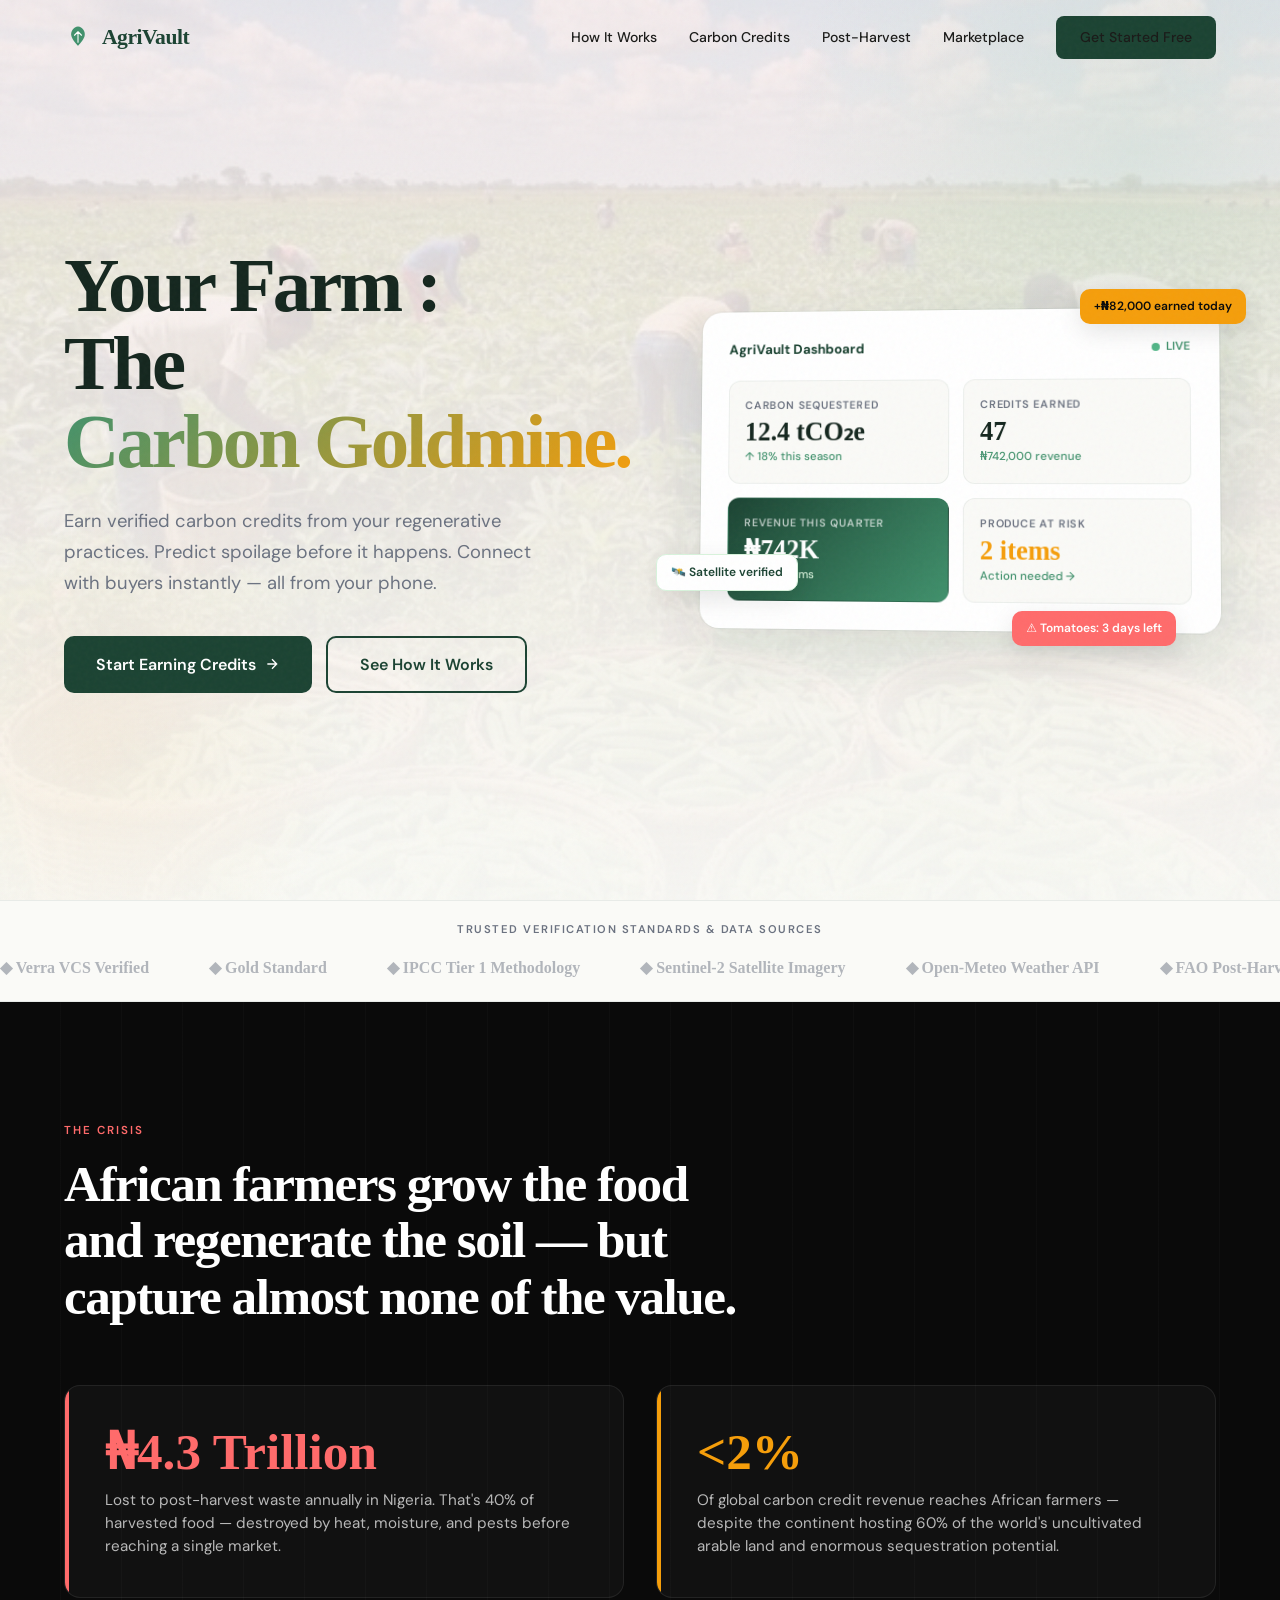
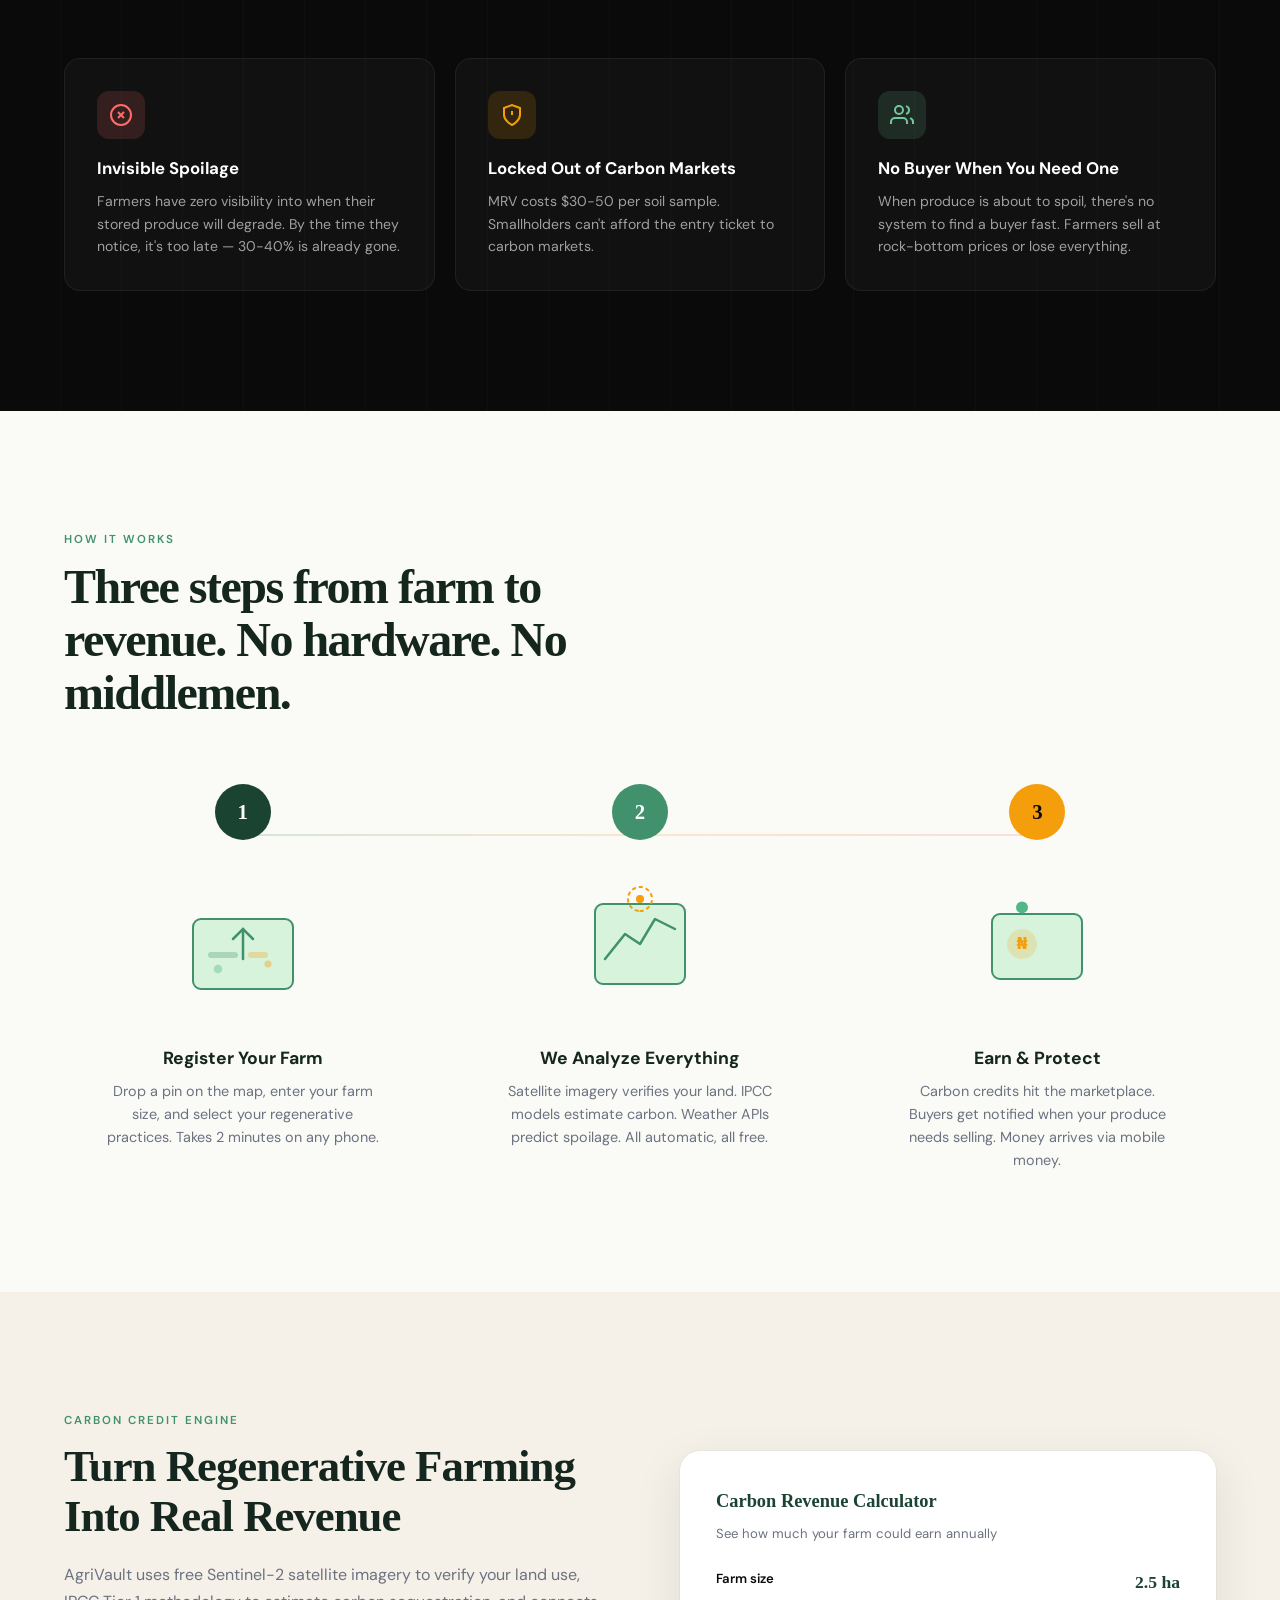
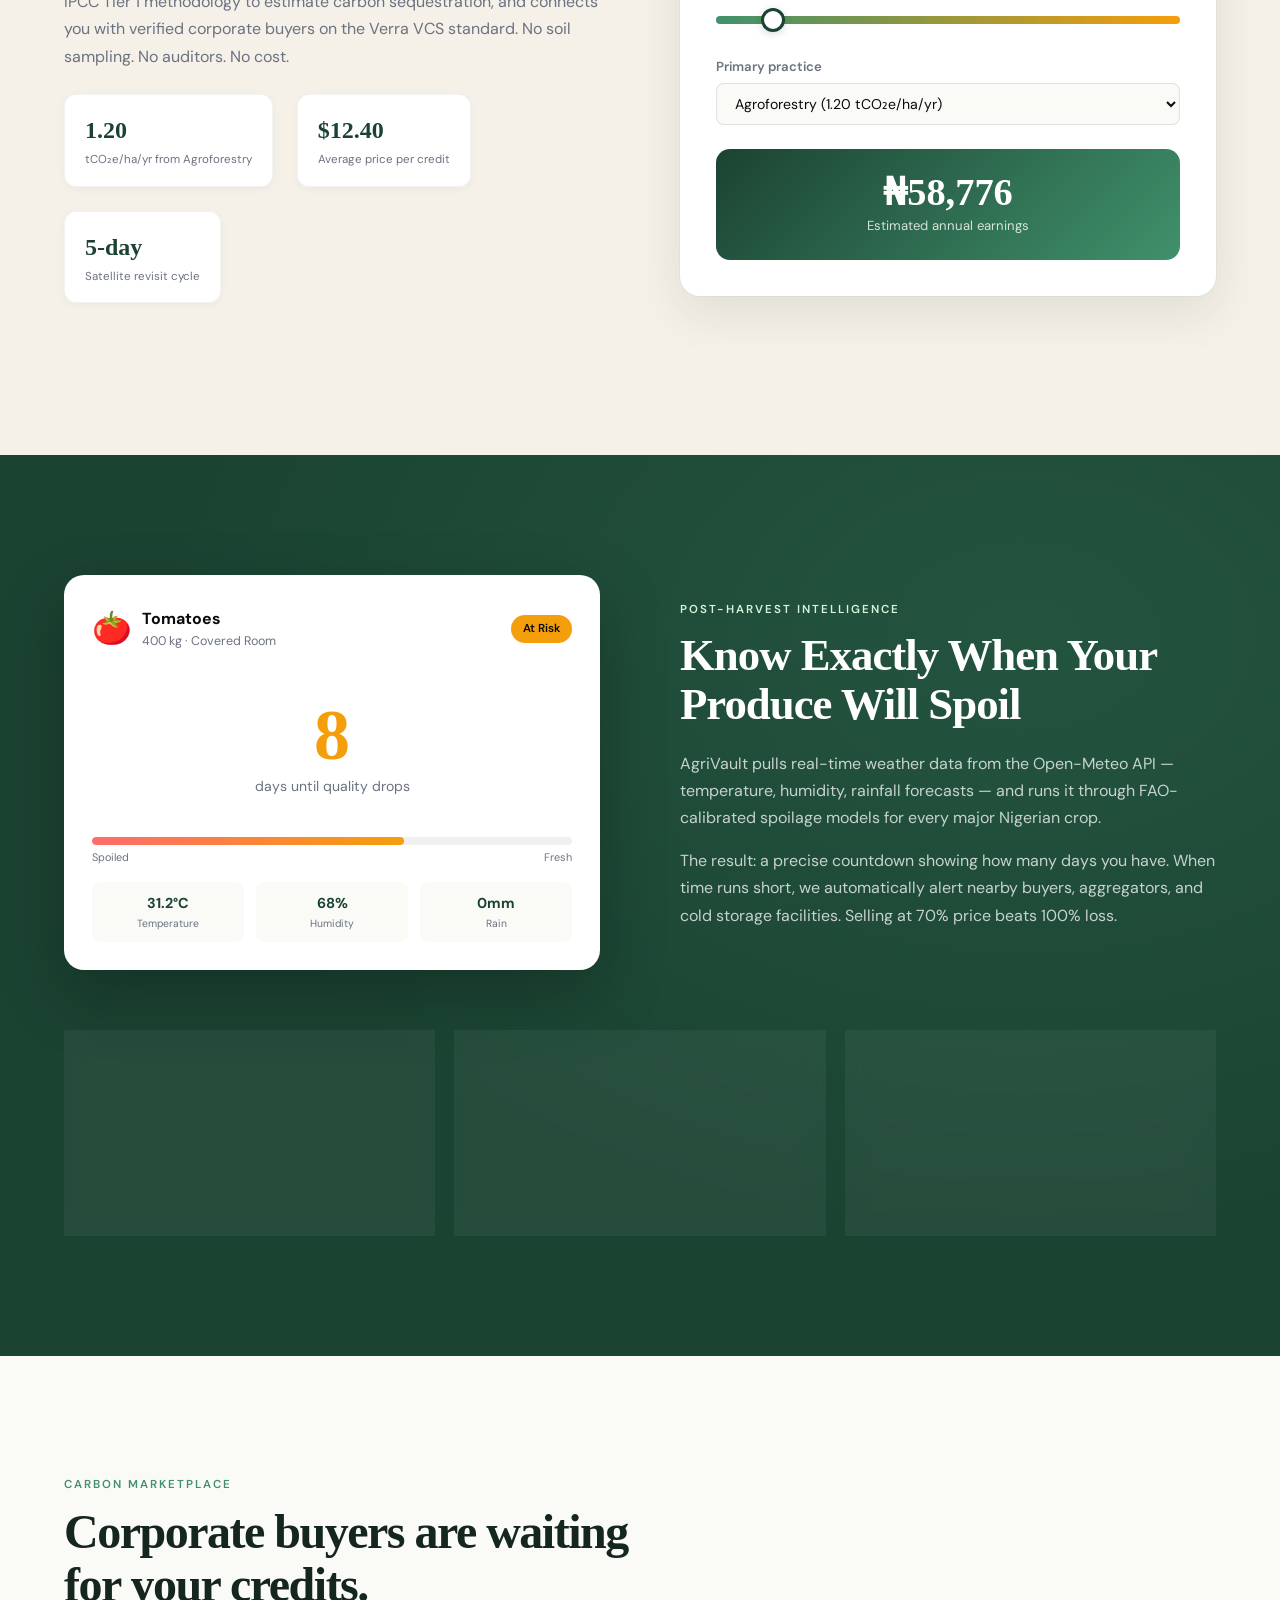
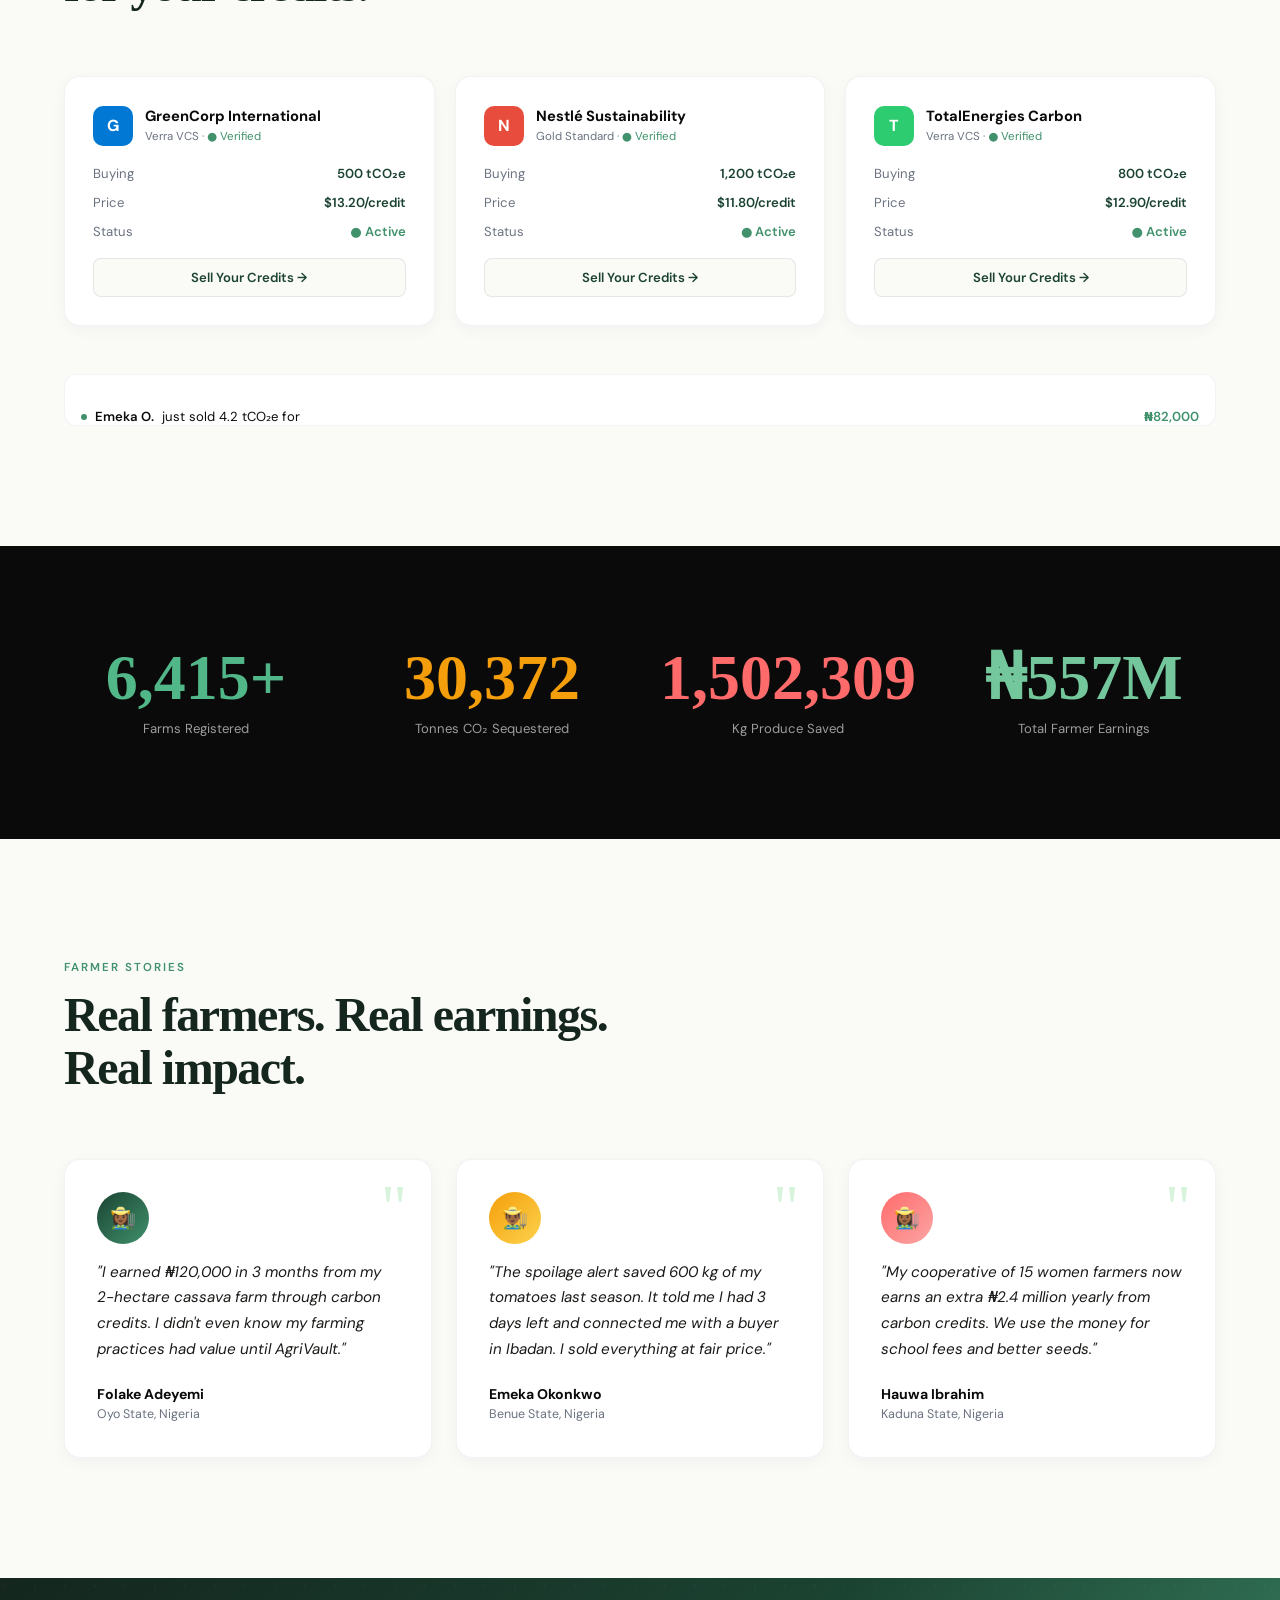
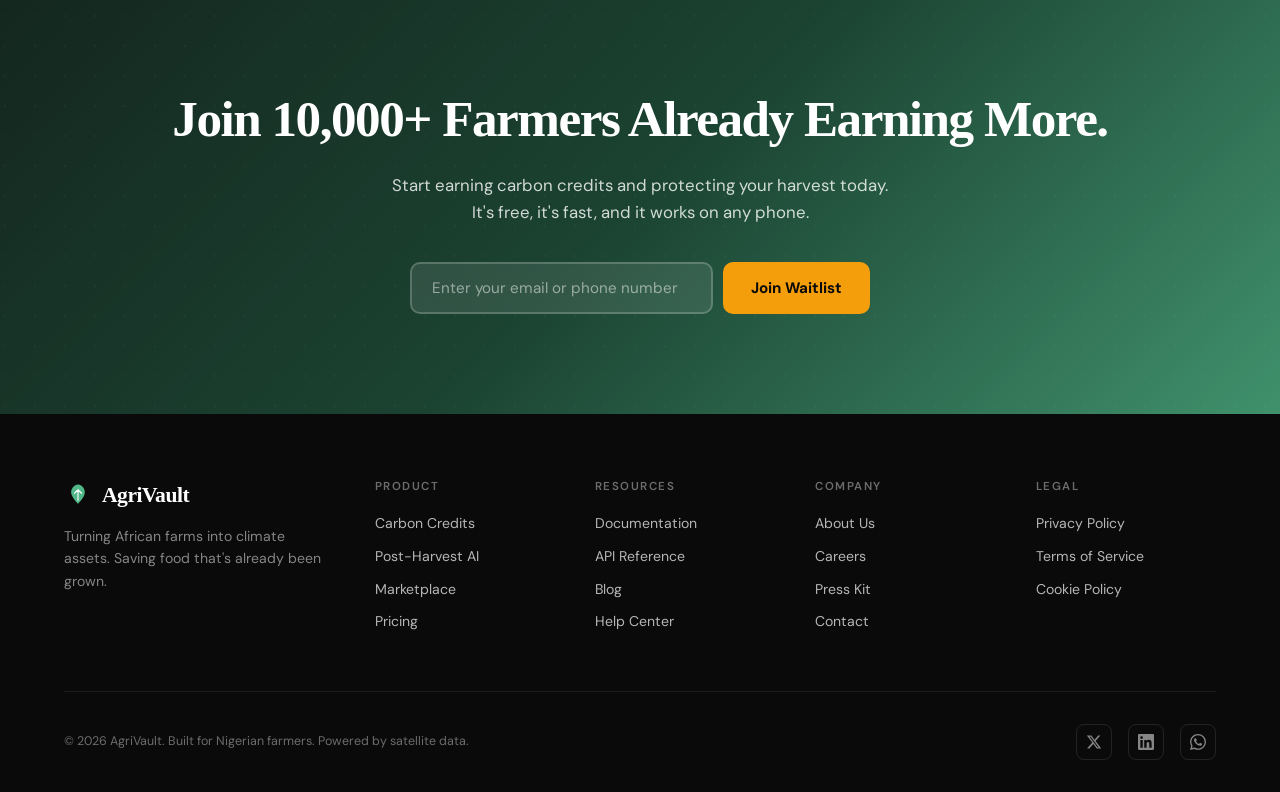
==== index (2).html @ 9dc1b2b6 "Add files via upload" ====
<!DOCTYPE html>
<html lang="en">

<head>
    <meta charset="UTF-8">
    <meta name="viewport" content="width=device-width, initial-scale=1.0">
    <title>AgriVault — Your Farm Is A Carbon Goldmine</title>
    <meta name="description"
        content="AgriVault helps Nigerian smallholder farmers earn verified carbon credits through regenerative farming and prevent post-harvest losses with AI-powered intelligence.">
    <link rel="preconnect" href="https://fonts.googleapis.com">
    <link rel="preconnect" href="https://api.fontshare.com">
    <link href="https://api.fontshare.com/v2/css?f[]=clash-display@700,600&display=swap" rel="stylesheet">
    <link href="https://fonts.googleapis.com/css2?family=DM+Sans:ital,wght@0,400;0,500;0,600;0,700;1,400&display=swap"
        rel="stylesheet">
    <style>
        :root {
            --forest: #1B4332;
            --forest-deep: #14261E;
            --leaf: #40916C;
            --leaf-light: #52B788;
            --mint: #74C69D;
            --pale: #D8F3DC;
            --cream: #FAFAF7;
            --cream-warm: #F5F0E8;
            --amber: #F59E0B;
            --coral: #FF6B6B;
            --black: #0A0A0A;
            --black-soft: #1A1A18;
            --gray: #6B7280;
            --font-display: 'Clash Display', 'Georgia', serif;
            --font-body: 'DM Sans', system-ui, sans-serif;
            --ease: cubic-bezier(.4, 0, .2, 1);
            --spring: cubic-bezier(.34, 1.56, .64, 1);
        }

        *,
        *::before,
        *::after {
            box-sizing: border-box;
            margin: 0;
            padding: 0
        }

        html {
            scroll-behavior: smooth;
            scroll-padding-top: 80px
        }

        body {
            font-family: var(--font-body);
            background: var(--cream);
            color: var(--black);
            line-height: 1.6;
            overflow-x: hidden;
            -webkit-font-smoothing: antialiased
        }

        ::selection {
            background: var(--leaf);
            color: white
        }

        body::before {
            content: '';
            position: fixed;
            inset: 0;
            z-index: 9999;
            pointer-events: none;
            opacity: .035;
            background-image: url("data:image/svg+xml,%3Csvg viewBox='0 0 256 256' xmlns='http://www.w3.org/2000/svg'%3E%3Cfilter id='n'%3E%3CfeTurbulence type='fractalNoise' baseFrequency='.85' numOctaves='4' stitchTiles='stitch'/%3E%3C/filter%3E%3Crect width='100%25' height='100%25' filter='url(%23n)'/%3E%3C/svg%3E")
        }

        .container {
            max-width: 1200px;
            margin: 0 auto;
            padding: 0 24px
        }

        .reveal {
            opacity: 0;
            transform: translateY(40px);
            transition: opacity .8s var(--ease), transform .8s var(--ease)
        }

        .reveal.visible {
            opacity: 1;
            transform: translateY(0)
        }

        .reveal.visible:nth-child(2) {
            transition-delay: .1s
        }

        .reveal.visible:nth-child(3) {
            transition-delay: .2s
        }

        .reveal.visible:nth-child(4) {
            transition-delay: .3s
        }

        /* NAV */
        .nav {
            position: fixed;
            top: 0;
            left: 0;
            right: 0;
            z-index: 1000;
            padding: 16px 0;
            transition: all .4s var(--ease)
        }

        .nav.scrolled {
            background: rgba(250, 250, 247, .72);
            backdrop-filter: blur(20px) saturate(1.8);
            -webkit-backdrop-filter: blur(20px) saturate(1.8);
            border-bottom: 1px solid rgba(27, 67, 50, .08);
            padding: 10px 0;
            box-shadow: 0 4px 30px rgba(27, 67, 50, .06)
        }

        .nav-inner {
            display: flex;
            align-items: center;
            justify-content: space-between;
            max-width: 1200px;
            margin: 0 auto;
            padding: 0 24px
        }

        .nav-logo {
            display: flex;
            align-items: center;
            gap: 10px;
            text-decoration: none;
            color: var(--forest);
            font-family: var(--font-display);
            font-size: 1.35rem;
            font-weight: 700;
            letter-spacing: -.5px
        }

        .nav-logo svg {
            transition: transform .3s var(--spring)
        }

        .nav-logo:hover svg {
            transform: rotate(-10deg) scale(1.1)
        }

        .nav-links {
            display: flex;
            align-items: center;
            gap: 32px
        }

        .nav-links a {
            text-decoration: none;
            color: var(--black-soft);
            font-size: .88rem;
            font-weight: 500;
            transition: color .2s;
            position: relative
        }

        .nav-links a::after {
            content: '';
            position: absolute;
            bottom: -4px;
            left: 0;
            width: 0;
            height: 2px;
            background: var(--leaf);
            transition: width .3s var(--ease)
        }

        .nav-links a:hover {
            color: var(--forest)
        }

        .nav-links a:hover::after {
            width: 100%
        }

        .nav-cta {
            padding: 10px 24px;
            background: var(--forest);
            color: white;
            border: none;
            border-radius: 8px;
            font-family: var(--font-body);
            font-size: .88rem;
            font-weight: 600;
            cursor: pointer;
            transition: all .3s var(--ease);
            text-decoration: none
        }

        .nav-cta:hover {
            background: var(--leaf);
            transform: translateY(-1px);
            box-shadow: 0 8px 24px rgba(64, 145, 108, .3)
        }

        /* Fixed: Hide toggle on desktop, style correctly */
        .mobile-toggle {
            display: none;
            background: none;
            border: none;
            cursor: pointer;
            padding: 4px;
        }

        /* HERO */
        /* HERO */
        .hero {
            min-height: 100vh;
            display: flex;
            align-items: center;
            padding: 120px 0 80px;
            position: relative;
            overflow: hidden;
            /* New Background Properties */
            background-image:
                linear-gradient(rgba(248, 237, 237, 0.85), rgba(250, 250, 247, 0.98)),
                /* Light overlay for text contrast */
                url('agrivault.jpg');
            background-size: cover;
            background-position: center;
            background-repeat: no-repeat;
        }

        .hero::before {
            content: '';
            position: absolute;
            top: -200px;
            right: -200px;
            width: 700px;
            height: 700px;
            border-radius: 50%;
            background: radial-gradient(circle, rgba(82, 183, 136, .12) 0%, transparent 70%);
            animation: heroPulse 8s ease-in-out infinite
        }

        .hero::after {
            content: '';
            position: absolute;
            bottom: -100px;
            left: -150px;
            width: 500px;
            height: 500px;
            border-radius: 50%;
            background: radial-gradient(circle, rgba(245, 158, 11, .06) 0%, transparent 70%);
            animation: heroPulse 10s ease-in-out infinite reverse
        }

        @keyframes heroPulse {

            0%,
            100% {
                transform: scale(1)
            }

            50% {
                transform: scale(1.15)
            }
        }

        .hero-inner {
            display: grid;
            grid-template-columns: 1.1fr 1fr;
            gap: 60px;
            align-items: center;
            position: relative;
            z-index: 1
        }

        .hero-text h1 {
            font-family: var(--font-display);
            font-size: clamp(3rem, 6vw, 5.5rem);
            font-weight: 700;
            line-height: 1.02;
            letter-spacing: -3px;
            color: var(--forest-deep);
            margin-bottom: 24px
        }

        .hero-text h1 span {
            display: inline-block;
            background: linear-gradient(135deg, var(--leaf) 0%, var(--amber) 100%);
            -webkit-background-clip: text;
            -webkit-text-fill-color: transparent;
            background-clip: text
        }

        .hero-sub {
            font-size: 1.15rem;
            color: var(--gray);
            max-width: 500px;
            margin-bottom: 36px;
            line-height: 1.7
        }

        .hero-ctas {
            display: flex;
            gap: 14px;
            flex-wrap: wrap
        }

        .btn-primary {
            display: inline-flex;
            align-items: center;
            gap: 8px;
            padding: 14px 32px;
            background: var(--forest);
            color: white;
            border: none;
            border-radius: 10px;
            font-family: var(--font-body);
            font-size: 1rem;
            font-weight: 600;
            cursor: pointer;
            transition: all .3s var(--ease);
            text-decoration: none;
            position: relative;
            overflow: hidden
        }

        .btn-primary:hover {
            background: var(--leaf);
            transform: translateY(-2px);
            box-shadow: 0 12px 32px rgba(64, 145, 108, .35)
        }

        .btn-ghost {
            display: inline-flex;
            align-items: center;
            gap: 8px;
            padding: 14px 32px;
            background: transparent;
            color: var(--forest);
            border: 2px solid var(--forest);
            border-radius: 10px;
            font-family: var(--font-body);
            font-size: 1rem;
            font-weight: 600;
            cursor: pointer;
            transition: all .3s var(--ease);
            text-decoration: none
        }

        .btn-ghost:hover {
            background: var(--forest);
            color: white;
            transform: translateY(-2px)
        }

        .hero-visual {
            position: relative
        }

        .dash-card {
            background: white;
            border-radius: 20px;
            padding: 28px;
            box-shadow: 0 20px 60px rgba(27, 67, 50, .12), 0 0 0 1px rgba(27, 67, 50, .06);
            position: relative;
            animation: cardFloat 6s ease-in-out infinite;
            transform: perspective(1000px) rotateY(-4deg) rotateX(2deg)
        }

        @keyframes cardFloat {

            0%,
            100% {
                transform: perspective(1000px) rotateY(-4deg) rotateX(2deg) translateY(0)
            }

            50% {
                transform: perspective(1000px) rotateY(-4deg) rotateX(2deg) translateY(-12px)
            }
        }

        .dash-header {
            display: flex;
            justify-content: space-between;
            align-items: center;
            margin-bottom: 20px
        }

        .dash-header h4 {
            font-size: .85rem;
            font-weight: 700;
            color: var(--forest)
        }

        .dash-live {
            display: flex;
            align-items: center;
            gap: 6px;
            font-size: .72rem;
            font-weight: 600;
            color: var(--leaf)
        }

        .dash-live::before {
            content: '';
            width: 8px;
            height: 8px;
            border-radius: 50%;
            background: var(--leaf-light);
            animation: livePulse 2s ease infinite
        }

        @keyframes livePulse {

            0%,
            100% {
                opacity: 1;
                box-shadow: 0 0 0 0 rgba(82, 183, 136, .5)
            }

            50% {
                opacity: .7;
                box-shadow: 0 0 0 6px rgba(82, 183, 136, 0)
            }
        }

        .dash-stats {
            display: grid;
            grid-template-columns: 1fr 1fr;
            gap: 14px
        }

        .dash-stat {
            padding: 16px;
            border-radius: 12px;
            background: var(--cream);
            border: 1px solid rgba(27, 67, 50, .06)
        }

        .dash-stat-label {
            font-size: .68rem;
            font-weight: 600;
            text-transform: uppercase;
            letter-spacing: .8px;
            color: var(--gray);
            margin-bottom: 4px
        }

        .dash-stat-val {
            font-family: var(--font-display);
            font-size: 1.65rem;
            font-weight: 700;
            color: var(--forest-deep);
            line-height: 1.1
        }

        .dash-stat-unit {
            font-size: .72rem;
            color: var(--leaf);
            margin-top: 2px;
            font-weight: 500
        }

        .dash-stat.highlight {
            background: linear-gradient(135deg, var(--forest), var(--leaf))
        }

        .dash-stat.highlight .dash-stat-label {
            color: rgba(255, 255, 255, .7)
        }

        .dash-stat.highlight .dash-stat-val {
            color: white
        }

        .dash-stat.highlight .dash-stat-unit {
            color: var(--pale)
        }

        .float-badge {
            position: absolute;
            padding: 8px 14px;
            border-radius: 10px;
            font-size: .75rem;
            font-weight: 600;
            box-shadow: 0 8px 24px rgba(0, 0, 0, .1);
            animation: badgeFloat 5s ease-in-out infinite;
            white-space: nowrap
        }

        @keyframes badgeFloat {

            0%,
            100% {
                transform: translateY(0)
            }

            50% {
                transform: translateY(-8px)
            }
        }

        .float-badge.b1 {
            top: -20px;
            right: -30px;
            background: var(--amber);
            color: var(--black);
            animation-delay: -1s
        }

        .float-badge.b2 {
            bottom: 40px;
            left: -40px;
            background: white;
            color: var(--forest);
            border: 1px solid var(--pale);
            animation-delay: -3s
        }

        .float-badge.b3 {
            bottom: -15px;
            right: 40px;
            background: var(--coral);
            color: white;
            animation-delay: -2s
        }

        /* TICKER STRIP */
        .ticker-section {
            background: var(--cream);
            border-top: 1px solid rgba(27, 67, 50, .08);
            border-bottom: 1px solid rgba(27, 67, 50, .08);
        }

        .ticker-strip {
            padding: 20px 0;
            overflow: hidden;
            position: relative;
        }

        .ticker-label {
            font-size: .7rem;
            font-weight: 600;
            text-transform: uppercase;
            letter-spacing: 1.5px;
            color: var(--gray);
            text-align: center;
            margin-bottom: 16px
        }

        .ticker-track {
            display: flex;
            gap: 60px;
            animation: tickerScroll 25s linear infinite;
            width: max-content
        }

        @keyframes tickerScroll {
            0% {
                transform: translateX(0)
            }

            100% {
                transform: translateX(-50%)
            }
        }

        .ticker-item {
            font-family: var(--font-display);
            font-size: 1rem;
            font-weight: 600;
            color: var(--gray);
            opacity: .5;
            white-space: nowrap;
            display: flex;
            align-items: center;
            gap: 8px
        }

        /* PROBLEM */
        .problem {
            background: var(--black);
            color: white;
            padding: 120px 0;
            position: relative;
            overflow: hidden
        }

        .problem::before {
            content: '';
            position: absolute;
            top: 0;
            left: 0;
            right: 0;
            bottom: 0;
            background: repeating-linear-gradient(90deg, transparent, transparent 60px, rgba(255, 255, 255, .02) 60px, rgba(255, 255, 255, .02) 61px);
            pointer-events: none
        }

        .problem-label {
            font-size: .72rem;
            font-weight: 600;
            text-transform: uppercase;
            letter-spacing: 2px;
            color: var(--coral);
            margin-bottom: 16px
        }

        .problem-headline {
            font-family: var(--font-display);
            font-size: clamp(2rem, 4vw, 3.2rem);
            font-weight: 700;
            letter-spacing: -1.5px;
            line-height: 1.1;
            max-width: 700px;
            margin-bottom: 60px
        }

        .problem-stats {
            display: grid;
            grid-template-columns: 1fr 1fr;
            gap: 32px;
            margin-bottom: 60px
        }

        .problem-stat {
            padding: 40px;
            border-radius: 16px;
            border: 1px solid rgba(255, 255, 255, .08);
            background: rgba(255, 255, 255, .03);
            position: relative;
            overflow: hidden
        }

        .problem-stat::before {
            content: '';
            position: absolute;
            top: 0;
            left: 0;
            width: 4px;
            height: 100%
        }

        .problem-stat:first-child::before {
            background: var(--coral)
        }

        .problem-stat:last-child::before {
            background: var(--amber)
        }

        .problem-stat .big-num {
            font-family: var(--font-display);
            font-size: clamp(2.2rem, 4vw, 3.5rem);
            font-weight: 700;
            line-height: 1;
            margin-bottom: 12px
        }

        .problem-stat:first-child .big-num {
            color: var(--coral)
        }

        .problem-stat:last-child .big-num {
            color: var(--amber)
        }

        .problem-stat p {
            font-size: .95rem;
            color: rgba(255, 255, 255, .7);
            line-height: 1.5
        }

        .pain-cards {
            display: grid;
            grid-template-columns: repeat(3, 1fr);
            gap: 20px
        }

        .pain-card {
            padding: 32px;
            border-radius: 16px;
            border: 1px solid rgba(255, 255, 255, .06);
            background: rgba(255, 255, 255, .03);
            transition: all .3s var(--ease)
        }

        .pain-card:hover {
            border-color: rgba(255, 255, 255, .15);
            background: rgba(255, 255, 255, .06);
            transform: translateY(-4px)
        }

        .pain-card-icon {
            width: 48px;
            height: 48px;
            border-radius: 12px;
            display: flex;
            align-items: center;
            justify-content: center;
            margin-bottom: 16px
        }

        .pain-card:nth-child(1) .pain-card-icon {
            background: rgba(255, 107, 107, .15);
            color: var(--coral)
        }

        .pain-card:nth-child(2) .pain-card-icon {
            background: rgba(245, 158, 11, .15);
            color: var(--amber)
        }

        .pain-card:nth-child(3) .pain-card-icon {
            background: rgba(116, 198, 157, .15);
            color: var(--mint)
        }

        .pain-card h4 {
            font-size: 1.05rem;
            font-weight: 700;
            margin-bottom: 8px
        }

        .pain-card p {
            font-size: .88rem;
            color: rgba(255, 255, 255, .6);
            line-height: 1.6
        }

        /* HOW IT WORKS */
        .how {
            padding: 120px 0;
            background: var(--cream);
            position: relative
        }

        .section-label {
            font-size: .72rem;
            font-weight: 600;
            text-transform: uppercase;
            letter-spacing: 2px;
            color: var(--leaf);
            margin-bottom: 12px
        }

        .section-title {
            font-family: var(--font-display);
            font-size: clamp(2rem, 4vw, 3rem);
            font-weight: 700;
            letter-spacing: -1.5px;
            color: var(--forest-deep);
            max-width: 600px;
            margin-bottom: 64px;
            line-height: 1.1
        }

        .steps {
            display: grid;
            grid-template-columns: repeat(3, 1fr);
            gap: 40px;
            position: relative
        }

        .steps::before {
            content: '';
            position: absolute;
            top: 50px;
            left: 15%;
            right: 15%;
            height: 2px;
            background: linear-gradient(90deg, var(--leaf), var(--amber), var(--coral));
            opacity: .2
        }

        .step {
            text-align: center;
            position: relative;
            z-index: 1
        }

        .step-num {
            width: 56px;
            height: 56px;
            border-radius: 50%;
            display: flex;
            align-items: center;
            justify-content: center;
            margin: 0 auto 24px;
            font-family: var(--font-display);
            font-size: 1.3rem;
            font-weight: 700;
            transition: all .3s var(--ease)
        }

        .step:nth-child(1) .step-num {
            background: var(--forest);
            color: white
        }

        .step:nth-child(2) .step-num {
            background: var(--leaf);
            color: white
        }

        .step:nth-child(3) .step-num {
            background: var(--amber);
            color: var(--black)
        }

        .step:hover .step-num {
            transform: scale(1.15);
            box-shadow: 0 8px 24px rgba(0, 0, 0, .15)
        }

        .step-illustration {
            width: 100%;
            height: 160px;
            margin-bottom: 20px;
            display: flex;
            align-items: center;
            justify-content: center
        }

        .step h4 {
            font-size: 1.1rem;
            font-weight: 700;
            margin-bottom: 8px;
            color: var(--forest-deep)
        }

        .step p {
            font-size: .9rem;
            color: var(--gray);
            line-height: 1.6;
            max-width: 280px;
            margin: 0 auto
        }

        /* CARBON FEATURE */
        .carbon-feature {
            padding: 120px 0;
            background: var(--cream-warm);
            position: relative;
            overflow: hidden
        }

        .carbon-inner {
            display: grid;
            grid-template-columns: 1fr 1fr;
            gap: 80px;
            align-items: center
        }

        .carbon-text h2 {
            font-family: var(--font-display);
            font-size: clamp(2rem, 3.5vw, 2.8rem);
            font-weight: 700;
            letter-spacing: -1px;
            color: var(--forest-deep);
            margin-bottom: 20px;
            line-height: 1.1
        }

        .carbon-text p {
            font-size: 1rem;
            color: var(--gray);
            line-height: 1.7;
            margin-bottom: 24px
        }

        .carbon-metrics {
            display: flex;
            gap: 24px;
            flex-wrap: wrap;
            margin-bottom: 32px
        }

        .carbon-metric {
            padding: 16px 20px;
            background: white;
            border-radius: 12px;
            border: 1px solid rgba(27, 67, 50, .06);
            box-shadow: 0 2px 8px rgba(27, 67, 50, .04)
        }

        .carbon-metric .val {
            font-family: var(--font-display);
            font-size: 1.5rem;
            font-weight: 700;
            color: var(--forest)
        }

        .carbon-metric .lbl {
            font-size: .72rem;
            color: var(--gray);
            margin-top: 2px
        }

        .calc-widget {
            background: white;
            border-radius: 20px;
            padding: 36px;
            box-shadow: 0 16px 48px rgba(27, 67, 50, .1), 0 0 0 1px rgba(27, 67, 50, .04);
            position: relative
        }

        .calc-widget h4 {
            font-family: var(--font-display);
            font-size: 1.15rem;
            font-weight: 700;
            color: var(--forest);
            margin-bottom: 6px
        }

        .calc-widget .sub {
            font-size: .82rem;
            color: var(--gray);
            margin-bottom: 24px
        }

        .calc-slider-wrap {
            margin-bottom: 24px
        }

        .calc-slider-label {
            display: flex;
            justify-content: space-between;
            font-size: .82rem;
            font-weight: 600;
            margin-bottom: 10px
        }

        .calc-slider-label .val {
            color: var(--forest);
            font-family: var(--font-display);
            font-size: 1.1rem
        }

        .calc-slider {
            -webkit-appearance: none;
            width: 100%;
            height: 8px;
            border-radius: 4px;
            background: linear-gradient(90deg, var(--leaf), var(--amber));
            outline: none;
            cursor: pointer
        }

        .calc-slider::-webkit-slider-thumb {
            -webkit-appearance: none;
            width: 24px;
            height: 24px;
            border-radius: 50%;
            background: white;
            border: 3px solid var(--forest);
            box-shadow: 0 2px 8px rgba(0, 0, 0, .15);
            cursor: pointer;
            transition: transform .2s
        }

        .calc-slider::-webkit-slider-thumb:hover {
            transform: scale(1.2)
        }

        .calc-select {
            width: 100%;
            padding: 10px 14px;
            border: 1.5px solid rgba(27, 67, 50, .12);
            border-radius: 8px;
            font-family: var(--font-body);
            font-size: .88rem;
            background: var(--cream);
            color: var(--black);
            outline: none;
            cursor: pointer;
            margin-bottom: 24px
        }

        .calc-select:focus {
            border-color: var(--leaf)
        }

        .calc-result {
            padding: 24px;
            border-radius: 14px;
            background: linear-gradient(135deg, var(--forest), var(--leaf));
            color: white;
            text-align: center
        }

        .calc-result .earning {
            font-family: var(--font-display);
            font-size: 2.4rem;
            font-weight: 700;
            line-height: 1;
            margin-bottom: 4px
        }

        .calc-result .earning-label {
            font-size: .82rem;
            opacity: .8
        }

        /* POST-HARVEST */
        .postharvest {
            padding: 120px 0;
            background: var(--forest);
            color: white;
            position: relative;
            overflow: hidden
        }

        .postharvest::before {
            content: '';
            position: absolute;
            inset: 0;
            background: radial-gradient(ellipse at 80% 20%, rgba(82, 183, 136, .15) 0%, transparent 60%);
            pointer-events: none
        }

        .ph-inner {
            display: grid;
            grid-template-columns: 1fr 1fr;
            gap: 80px;
            align-items: center
        }

        .spoilage-mockup {
            background: white;
            border-radius: 20px;
            padding: 28px;
            color: var(--black);
            box-shadow: 0 24px 64px rgba(0, 0, 0, .25);
            position: relative;
            animation: cardFloat 7s ease-in-out infinite
        }

        .spoilage-header {
            display: flex;
            justify-content: space-between;
            align-items: center;
            margin-bottom: 20px
        }

        .spoilage-crop {
            display: flex;
            align-items: center;
            gap: 10px
        }

        .spoilage-crop span:first-child {
            font-size: 2rem
        }

        .spoilage-crop-name {
            font-weight: 700;
            font-size: 1rem
        }

        .spoilage-crop-qty {
            font-size: .78rem;
            color: var(--gray)
        }

        .spoilage-badge {
            padding: 5px 12px;
            border-radius: 20px;
            font-size: .72rem;
            font-weight: 600;
            background: var(--amber);
            color: var(--black)
        }

        .spoilage-countdown {
            text-align: center;
            padding: 24px 0
        }

        .spoilage-countdown .big {
            font-family: var(--font-display);
            font-size: 4.5rem;
            font-weight: 700;
            color: var(--amber);
            line-height: 1;
            animation: countPulse 3s ease-in-out infinite
        }

        @keyframes countPulse {

            0%,
            100% {
                transform: scale(1)
            }

            50% {
                transform: scale(1.03)
            }
        }

        .spoilage-countdown .lbl {
            font-size: .88rem;
            color: var(--gray);
            margin-top: 4px
        }

        .spoilage-bar-wrap {
            margin: 16px 0
        }

        .spoilage-bar-bg {
            height: 8px;
            border-radius: 4px;
            background: #f0f0f0;
            overflow: hidden
        }

        .spoilage-bar-fill {
            height: 100%;
            border-radius: 4px;
            background: linear-gradient(90deg, var(--coral), var(--amber));
            width: 65%;
            animation: barPulse 4s ease-in-out infinite
        }

        @keyframes barPulse {

            0%,
            100% {
                width: 65%
            }

            50% {
                width: 60%
            }
        }

        .spoilage-bar-labels {
            display: flex;
            justify-content: space-between;
            font-size: .68rem;
            color: var(--gray);
            margin-top: 4px
        }

        .spoilage-wx {
            display: flex;
            gap: 12px;
            margin-top: 16px
        }

        .spoilage-wx-item {
            flex: 1;
            padding: 10px;
            border-radius: 8px;
            background: var(--cream);
            text-align: center
        }

        .spoilage-wx-val {
            font-weight: 700;
            font-size: .9rem;
            color: var(--forest)
        }

        .spoilage-wx-lbl {
            font-size: .65rem;
            color: var(--gray)
        }

        .ph-text h2 {
            font-family: var(--font-display);
            font-size: clamp(2rem, 3.5vw, 2.8rem);
            font-weight: 700;
            letter-spacing: -1px;
            margin-bottom: 20px;
            line-height: 1.1
        }

        .ph-text p {
            font-size: 1rem;
            color: rgba(255, 255, 255, .75);
            line-height: 1.7;
            margin-bottom: 16px
        }

        .ph-features {
            display: grid;
            grid-template-columns: repeat(3, 1fr);
            gap: 20px;
            margin-top: 60px;
            grid-column: 1/-1
        }

        .ph-feat {
            padding: 28px;
            border-radius: 16px;
            border: 1px solid rgba(255, 255, 255, .1);
            background: rgba(255, 255, 255, .05);
            transition: all .3s var(--ease);
            backdrop-filter: blur(10px)
        }

        .ph-feat:hover {
            border-color: rgba(255, 255, 255, .2);
            background: rgba(255, 255, 255, .08);
            transform: translateY(-4px)
        }

        .ph-feat-icon {
            width: 44px;
            height: 44px;
            border-radius: 10px;
            background: rgba(255, 255, 255, .1);
            display: flex;
            align-items: center;
            justify-content: center;
            margin-bottom: 14px
        }

        .ph-feat h4 {
            font-size: .95rem;
            font-weight: 700;
            margin-bottom: 6px
        }

        .ph-feat p {
            font-size: .82rem;
            color: rgba(255, 255, 255, .6);
            line-height: 1.5
        }

        /* MARKETPLACE */
        .marketplace {
            padding: 120px 0;
            background: var(--cream)
        }

        .market-buyers {
            display: grid;
            grid-template-columns: repeat(3, 1fr);
            gap: 20px;
            margin-bottom: 48px
        }

        .market-buyer {
            padding: 28px;
            background: white;
            border-radius: 16px;
            border: 1px solid rgba(27, 67, 50, .06);
            box-shadow: 0 4px 16px rgba(27, 67, 50, .04);
            transition: all .3s var(--ease);
            position: relative;
            overflow: hidden
        }

        .market-buyer:hover {
            box-shadow: 0 12px 36px rgba(27, 67, 50, .1);
            transform: translateY(-4px)
        }

        .market-buyer-header {
            display: flex;
            align-items: center;
            gap: 12px;
            margin-bottom: 16px
        }

        .market-buyer-logo {
            width: 40px;
            height: 40px;
            border-radius: 10px;
            display: flex;
            align-items: center;
            justify-content: center;
            color: white;
            font-weight: 700;
            font-size: 1rem;
            flex-shrink: 0
        }

        .market-buyer-name {
            font-weight: 700;
            font-size: .92rem
        }

        .market-buyer-std {
            font-size: .72rem;
            color: var(--gray)
        }

        .market-buyer-details {
            display: flex;
            flex-direction: column;
            gap: 8px;
            margin-bottom: 16px
        }

        .market-buyer-detail {
            display: flex;
            justify-content: space-between;
            font-size: .82rem
        }

        .market-buyer-detail .label {
            color: var(--gray)
        }

        .market-buyer-detail .val {
            font-weight: 600;
            color: var(--forest)
        }

        .market-buyer-cta {
            width: 100%;
            padding: 10px;
            background: var(--cream);
            color: var(--forest);
            border: 1.5px solid rgba(27, 67, 50, .1);
            border-radius: 8px;
            font-family: var(--font-body);
            font-size: .82rem;
            font-weight: 600;
            cursor: pointer;
            transition: all .2s
        }

        .market-buyer-cta:hover {
            background: var(--forest);
            color: white;
            border-color: var(--forest)
        }

        .tx-ticker {
            padding: 16px;
            border-radius: 12px;
            background: white;
            border: 1px solid rgba(27, 67, 50, .06);
            overflow: hidden;
            position: relative;
            height: 52px
        }

        .tx-ticker-track {
            display: flex;
            flex-direction: column;
            animation: txScroll 12s linear infinite
        }

        @keyframes txScroll {
            0% {
                transform: translateY(0)
            }

            100% {
                transform: translateY(-50%)
            }
        }

        .tx-item {
            display: flex;
            align-items: center;
            gap: 8px;
            padding: 6px 0;
            font-size: .82rem;
            white-space: nowrap;
            height: 52px;
            flex-shrink: 0
        }

        .tx-item .dot {
            width: 6px;
            height: 6px;
            border-radius: 50%;
            background: var(--leaf)
        }

        .tx-item .name {
            font-weight: 600
        }

        .tx-item .amount {
            color: var(--leaf);
            font-weight: 600;
            margin-left: auto
        }

        /* IMPACT */
        .impact {
            padding: 100px 0;
            background: var(--black);
            color: white;
            position: relative
        }

        .impact-grid {
            display: grid;
            grid-template-columns: repeat(4, 1fr);
            gap: 32px
        }

        .impact-stat {
            text-align: center
        }

        .impact-num {
            font-family: var(--font-display);
            font-size: clamp(2.5rem, 5vw, 4rem);
            font-weight: 700;
            line-height: 1;
            margin-bottom: 8px
        }

        .impact-stat:nth-child(1) .impact-num {
            color: var(--leaf-light)
        }

        .impact-stat:nth-child(2) .impact-num {
            color: var(--amber)
        }

        .impact-stat:nth-child(3) .impact-num {
            color: var(--coral)
        }

        .impact-stat:nth-child(4) .impact-num {
            color: var(--mint)
        }

        .impact-label {
            font-size: .82rem;
            color: rgba(255, 255, 255, .6)
        }

        /* TESTIMONIALS */
        .testimonials {
            padding: 120px 0;
            background: var(--cream)
        }

        .test-grid {
            display: grid;
            grid-template-columns: repeat(3, 1fr);
            gap: 24px
        }

        .test-card {
            padding: 32px;
            background: white;
            border-radius: 16px;
            border: 1px solid rgba(27, 67, 50, .06);
            box-shadow: 0 4px 16px rgba(27, 67, 50, .04);
            transition: all .3s var(--ease);
            position: relative
        }

        .test-card:hover {
            box-shadow: 0 12px 36px rgba(27, 67, 50, .1);
            transform: translateY(-4px)
        }

        .test-card::before {
            content: '"';
            font-family: var(--font-display);
            font-size: 4rem;
            color: var(--pale);
            position: absolute;
            top: 16px;
            right: 24px;
            line-height: 1
        }

        .test-avatar {
            width: 52px;
            height: 52px;
            border-radius: 50%;
            display: flex;
            align-items: center;
            justify-content: center;
            font-size: 1.3rem;
            margin-bottom: 16px
        }

        .test-card:nth-child(1) .test-avatar {
            background: linear-gradient(135deg, var(--forest), var(--leaf))
        }

        .test-card:nth-child(2) .test-avatar {
            background: linear-gradient(135deg, var(--amber), #FCD34D)
        }

        .test-card:nth-child(3) .test-avatar {
            background: linear-gradient(135deg, var(--coral), #FCA5A5)
        }

        .test-quote {
            font-size: .95rem;
            color: var(--black-soft);
            line-height: 1.7;
            margin-bottom: 20px;
            font-style: italic
        }

        .test-name {
            font-weight: 700;
            font-size: .88rem
        }

        .test-loc {
            font-size: .78rem;
            color: var(--gray)
        }

        /* CTA BANNER */
        .cta-banner {
            padding: 100px 0;
            background: linear-gradient(135deg, var(--forest-deep), var(--forest), var(--leaf));
            color: white;
            text-align: center;
            position: relative;
            overflow: hidden
        }

        .cta-banner::before {
            content: '';
            position: absolute;
            top: -50%;
            left: -50%;
            width: 200%;
            height: 200%;
            background: radial-gradient(circle, rgba(255, 255, 255, .03) 1px, transparent 1px);
            background-size: 30px 30px;
            animation: dotDrift 20s linear infinite
        }

        @keyframes dotDrift {
            0% {
                transform: translate(0)
            }

            100% {
                transform: translate(30px, 30px)
            }
        }

        .cta-banner h2 {
            font-family: var(--font-display);
            font-size: clamp(2rem, 4vw, 3.2rem);
            font-weight: 700;
            letter-spacing: -1.5px;
            margin-bottom: 12px;
            position: relative
        }

        .cta-banner .sub {
            font-size: 1.05rem;
            opacity: .8;
            margin-bottom: 36px;
            max-width: 500px;
            margin-left: auto;
            margin-right: auto;
            position: relative
        }

        .cta-form {
            display: flex;
            gap: 10px;
            max-width: 460px;
            margin: 0 auto;
            position: relative
        }

        .cta-input {
            flex: 1;
            padding: 14px 20px;
            border: 2px solid rgba(255, 255, 255, .2);
            border-radius: 10px;
            background: rgba(255, 255, 255, .1);
            color: white;
            font-family: var(--font-body);
            font-size: .95rem;
            outline: none;
            backdrop-filter: blur(10px);
            transition: border-color .2s
        }

        .cta-input::placeholder {
            color: rgba(255, 255, 255, .5)
        }

        .cta-input:focus {
            border-color: rgba(255, 255, 255, .5)
        }

        .cta-submit {
            padding: 14px 28px;
            background: var(--amber);
            color: var(--black);
            border: none;
            border-radius: 10px;
            font-family: var(--font-body);
            font-size: .95rem;
            font-weight: 700;
            cursor: pointer;
            transition: all .3s var(--ease);
            white-space: nowrap
        }

        .cta-submit:hover {
            transform: translateY(-2px);
            box-shadow: 0 8px 24px rgba(245, 158, 11, .35)
        }

        .cta-submit.success {
            background: var(--leaf-light);
            color: white
        }

        /* FOOTER */
        .footer {
            padding: 64px 0 32px;
            background: var(--black);
            color: white
        }

        .footer-top {
            display: grid;
            grid-template-columns: 1.5fr 1fr 1fr 1fr 1fr;
            gap: 40px;
            margin-bottom: 48px
        }

        .footer-brand p {
            font-size: .88rem;
            color: rgba(255, 255, 255, .5);
            margin-top: 12px;
            line-height: 1.6;
            max-width: 260px
        }

        .footer-col h5 {
            font-size: .72rem;
            font-weight: 600;
            text-transform: uppercase;
            letter-spacing: 1.5px;
            color: rgba(255, 255, 255, .4);
            margin-bottom: 16px
        }

        .footer-col a {
            display: block;
            font-size: .88rem;
            color: rgba(255, 255, 255, .7);
            text-decoration: none;
            margin-bottom: 10px;
            transition: color .2s
        }

        .footer-col a:hover {
            color: white
        }

        .footer-bottom {
            display: flex;
            justify-content: space-between;
            align-items: center;
            padding-top: 32px;
            border-top: 1px solid rgba(255, 255, 255, .08);
            font-size: .78rem;
            color: rgba(255, 255, 255, .4)
        }

        .footer-social {
            display: flex;
            gap: 16px
        }

        .footer-social a {
            width: 36px;
            height: 36px;
            border-radius: 8px;
            border: 1px solid rgba(255, 255, 255, .1);
            display: flex;
            align-items: center;
            justify-content: center;
            color: rgba(255, 255, 255, .5);
            text-decoration: none;
            transition: all .2s
        }

        .footer-social a:hover {
            border-color: var(--leaf);
            color: var(--leaf);
            background: rgba(64, 145, 108, .1)
        }

        /* RESPONSIVE */
        @media (max-width:1024px) {
            .hero-inner {
                grid-template-columns: 1fr;
                gap: 48px
            }

            .carbon-inner,
            .ph-inner {
                grid-template-columns: 1fr;
                gap: 48px
            }

            .footer-top {
                grid-template-columns: 1fr 1fr;
                gap: 32px
            }
        }

        @media (max-width:768px) {

            .mobile-toggle {
                display: block;
            }

            /* Responsive left drawer sliding menu */
            .nav-links {
                display: flex;
                flex-direction: column;
                position: fixed;
                top: 0;
                left: 0;
                height: 100vh;
                width: 280px;
                max-width: 80vw;
                background: var(--cream);
                padding: 90px 24px 32px;
                gap: 24px;
                border-right: 1px solid rgba(27, 67, 50, .08);
                box-shadow: 12px 0 40px rgba(27, 67, 50, .08);
                transform: translateX(-100%);
                transition: transform .4s var(--ease);
                align-items: flex-start;
                z-index: 999;
            }

            .nav-links.active {
                transform: translateX(0);
            }

            /* Hero: tighter on mobile, no giant bottom gap */
            .hero {
                padding: 100px 0 40px;
                min-height: auto
            }

            .hero-text h1 {
                letter-spacing: -1.5px
            }

            /* Ticker: flush beneath hero, slightly smaller text */
            .ticker-section {
                border-top: none;
            }

            .ticker-strip {
                padding: 14px 0
            }

            .ticker-label {
                font-size: .62rem;
                margin-bottom: 10px
            }

            .ticker-item {
                font-size: .82rem
            }

            .problem-stats {
                grid-template-columns: 1fr
            }

            .pain-cards {
                grid-template-columns: 1fr
            }

            .steps {
                grid-template-columns: 1fr;
                gap: 48px
            }

            .steps::before {
                display: none
            }

            .market-buyers {
                grid-template-columns: 1fr
            }

            .impact-grid {
                grid-template-columns: 1fr 1fr;
                gap: 40px
            }

            .test-grid {
                grid-template-columns: 1fr
            }

            .ph-features {
                grid-template-columns: 1fr
            }

            .footer-top {
                grid-template-columns: 1fr
            }

            .cta-form {
                flex-direction: column
            }

            .float-badge {
                display: none
            }

            .dash-card {
                transform: none;
                animation: none
            }
        }
    </style>
</head>

<body>

    <nav class="nav" id="nav">
        <div class="nav-inner">
            <a href="#" class="nav-logo">
                <svg width="28" height="28" viewBox="0 0 64 64" fill="none">
                    <path d="M32 8C22 8 14 20 17 30C20 40 29 48 32 52C35 48 44 40 47 30C50 20 42 8 32 8Z"
                        fill="#40916C" />
                    <path d="M32 20V44M24 28L32 20L40 28" stroke="white" stroke-width="2.5" stroke-linecap="round"
                        stroke-linejoin="round" />
                </svg>
                AgriVault
            </a>
            <div class="nav-links">
                <a href="#how">How It Works</a>
                <a href="#carbon">Carbon Credits</a>
                <a href="#postharvest">Post-Harvest</a>
                <a href="#marketplace">Marketplace</a>
                <a href="index.html" class="nav-cta">Get Started Free</a>
            </div>
            <button class="mobile-toggle" aria-label="Menu">
                <svg width="24" height="24" viewBox="0 0 24 24" fill="none" stroke="#1B4332" stroke-width="2">
                    <path d="M3 12h18M3 6h18M3 18h18" />
                </svg>
            </button>
        </div>
    </nav>

    <section class="hero" id="hero">
        <div class="container hero-inner">
            <div class="hero-text">
                <h1>Your Farm : <br>The<span>Carbon Goldmine.</span></h1>
                <p class="hero-sub">Earn verified carbon credits from your regenerative practices. Predict spoilage
                    before it happens. Connect with buyers instantly — all from your phone.</p>
                <div class="hero-ctas">
                    <a href="index.html" class="btn-primary">Start Earning Credits <svg width="16" height="16"
                            viewBox="0 0 24 24" fill="none" stroke="currentColor" stroke-width="2">
                            <path d="M5 12h14M12 5l7 7-7 7" />
                        </svg></a>
                    <a href="index.html" class="btn-ghost">See How It Works</a>
                </div>
            </div>
            <div class="hero-visual">
                <div class="dash-card">
                    <div class="dash-header">
                        <h4>AgriVault Dashboard</h4>
                        <div class="dash-live">LIVE</div>
                    </div>
                    <div class="dash-stats">
                        <div class="dash-stat">
                            <div class="dash-stat-label">Carbon Sequestered</div>
                            <div class="dash-stat-val"><span class="hero-counter" data-target="12.4"
                                    data-suffix=" tCO₂e" data-decimals="1">0</span></div>
                            <div class="dash-stat-unit">↑ 18% this season</div>
                        </div>
                        <div class="dash-stat">
                            <div class="dash-stat-label">Credits Earned</div>
                            <div class="dash-stat-val"><span class="hero-counter" data-target="47" data-suffix=""
                                    data-decimals="0">0</span></div>
                            <div class="dash-stat-unit">₦742,000 revenue</div>
                        </div>
                        <div class="dash-stat highlight">
                            <div class="dash-stat-label">Revenue This Quarter</div>
                            <div class="dash-stat-val"><span class="hero-counter" data-target="742" data-prefix="₦"
                                    data-suffix="K" data-decimals="0">0</span></div>
                            <div class="dash-stat-unit">From 3 farms</div>
                        </div>
                        <div class="dash-stat">
                            <div class="dash-stat-label">Produce At Risk</div>
                            <div class="dash-stat-val" style="color:var(--amber)"><span class="hero-counter"
                                    data-target="2" data-suffix=" items" data-decimals="0">0</span></div>
                            <div class="dash-stat-unit">Action needed →</div>
                        </div>
                    </div>
                </div>
                <div class="float-badge b1">+₦82,000 earned today</div>
                <div class="float-badge b2">🛰️ Satellite verified</div>
                <div class="float-badge b3">⚠️ Tomatoes: 3 days left</div>
            </div>
        </div>
    </section>

    <div class="ticker-section">
        <div class="ticker-strip">
            <div class="ticker-label">Trusted Verification Standards &amp; Data Sources</div>
            <div class="ticker-track">
                <div class="ticker-item">◆ Verra VCS Verified</div>
                <div class="ticker-item">◆ Gold Standard</div>
                <div class="ticker-item">◆ IPCC Tier 1 Methodology</div>
                <div class="ticker-item">◆ Sentinel-2 Satellite Imagery</div>
                <div class="ticker-item">◆ Open-Meteo Weather API</div>
                <div class="ticker-item">◆ FAO Post-Harvest Data</div>
                <div class="ticker-item">◆ ISRIC SoilGrids</div>
                <div class="ticker-item">◆ Google Earth Engine</div>
                <div class="ticker-item">◆ Verra VCS Verified</div>
                <div class="ticker-item">◆ Gold Standard</div>
                <div class="ticker-item">◆ IPCC Tier 1 Methodology</div>
                <div class="ticker-item">◆ Sentinel-2 Satellite Imagery</div>
                <div class="ticker-item">◆ Open-Meteo Weather API</div>
                <div class="ticker-item">◆ FAO Post-Harvest Data</div>
                <div class="ticker-item">◆ ISRIC SoilGrids</div>
                <div class="ticker-item">◆ Google Earth Engine</div>
            </div>
        </div>
    </div>

    <section class="problem" id="problem">
        <div class="container">
            <div class="reveal">
                <div class="problem-label">The Crisis</div>
                <h2 class="problem-headline">African farmers grow the food and regenerate the soil — but capture almost
                    none of the value.</h2>
            </div>
            <div class="problem-stats">
                <div class="problem-stat reveal">
                    <div class="big-num">₦4.3 Trillion</div>
                    <p>Lost to post-harvest waste annually in Nigeria. That's 40% of harvested food — destroyed by heat,
                        moisture, and pests before reaching a single market.</p>
                </div>
                <div class="problem-stat reveal">
                    <div class="big-num">&lt;2%</div>
                    <p>Of global carbon credit revenue reaches African farmers — despite the continent hosting 60% of
                        the world's uncultivated arable land and enormous sequestration potential.</p>
                </div>
            </div>
            <div class="pain-cards">
                <div class="pain-card reveal">
                    <div class="pain-card-icon"><svg width="24" height="24" viewBox="0 0 24 24" fill="none"
                            stroke="currentColor" stroke-width="2">
                            <circle cx="12" cy="12" r="10" />
                            <line x1="15" y1="9" x2="9" y2="15" />
                            <line x1="9" y1="9" x2="15" y2="15" />
                        </svg></div>
                    <h4>Invisible Spoilage</h4>
                    <p>Farmers have zero visibility into when their stored produce will degrade. By the time they
                        notice, it's too late — 30-40% is already gone.</p>
                </div>
                <div class="pain-card reveal">
                    <div class="pain-card-icon"><svg width="24" height="24" viewBox="0 0 24 24" fill="none"
                            stroke="currentColor" stroke-width="2">
                            <path d="M12 22s8-4 8-10V5l-8-3-8 3v7c0 6 8 10 8 10z" />
                            <path d="M12 8v4M12 16h.01" />
                        </svg></div>
                    <h4>Locked Out of Carbon Markets</h4>
                    <p>MRV costs $30-50 per soil sample. Smallholders can't afford the entry ticket to carbon markets.
                    </p>
                </div>
                <div class="pain-card reveal">
                    <div class="pain-card-icon"><svg width="24" height="24" viewBox="0 0 24 24" fill="none"
                            stroke="currentColor" stroke-width="2">
                            <path d="M17 21v-2a4 4 0 0 0-4-4H5a4 4 0 0 0-4 4v2" />
                            <circle cx="9" cy="7" r="4" />
                            <path d="M23 21v-2a4 4 0 0 0-3-3.87" />
                            <path d="M16 3.13a4 4 0 0 1 0 7.75" />
                        </svg></div>
                    <h4>No Buyer When You Need One</h4>
                    <p>When produce is about to spoil, there's no system to find a buyer fast. Farmers sell at
                        rock-bottom prices or lose everything.</p>
                </div>
            </div>
        </div>
    </section>

    <section class="how" id="how">
        <div class="container">
            <div class="reveal">
                <div class="section-label">How It Works</div>
                <h2 class="section-title">Three steps from farm to revenue. No hardware. No middlemen.</h2>
            </div>
            <div class="steps">
                <div class="step reveal">
                    <div class="step-num">1</div>
                    <div class="step-illustration">
                        <svg width="140" height="140" viewBox="0 0 140 140" fill="none">
                            <rect x="20" y="45" width="100" height="70" rx="8" fill="#D8F3DC" stroke="#40916C"
                                stroke-width="2" />
                            <path d="M60 65 L70 55 L80 65" stroke="#40916C" stroke-width="2.5" stroke-linecap="round" />
                            <line x1="70" y1="55" x2="70" y2="85" stroke="#40916C" stroke-width="2.5"
                                stroke-linecap="round" />
                            <circle cx="45" cy="95" r="4" fill="#52B788" opacity=".4">
                                <animate attributeName="r" values="4;6;4" dur="2s" repeatCount="indefinite" />
                            </circle>
                            <circle cx="95" cy="90" r="3" fill="#F59E0B" opacity=".4">
                                <animate attributeName="r" values="3;5;3" dur="2.5s" repeatCount="indefinite" />
                            </circle>
                            <rect x="35" y="78" width="30" height="6" rx="3" fill="#40916C" opacity=".3" />
                            <rect x="75" y="78" width="20" height="6" rx="3" fill="#F59E0B" opacity=".3" />
                        </svg>
                    </div>
                    <h4>Register Your Farm</h4>
                    <p>Drop a pin on the map, enter your farm size, and select your regenerative practices. Takes 2
                        minutes on any phone.</p>
                </div>
                <div class="step reveal">
                    <div class="step-num">2</div>
                    <div class="step-illustration">
                        <svg width="140" height="140" viewBox="0 0 140 140" fill="none">
                            <rect x="25" y="30" width="90" height="80" rx="8" fill="#D8F3DC" stroke="#40916C"
                                stroke-width="2" />
                            <path d="M35 85 L55 60 L70 70 L85 45 L105 55" stroke="#40916C" stroke-width="2.5"
                                stroke-linecap="round" stroke-linejoin="round" />
                            <circle cx="70" cy="25" r="12" fill="none" stroke="#F59E0B" stroke-width="2"
                                stroke-dasharray="4 3">
                                <animateTransform attributeName="transform" type="rotate" from="0 70 25" to="360 70 25"
                                    dur="8s" repeatCount="indefinite" />
                            </circle>
                            <circle cx="70" cy="25" r="4" fill="#F59E0B" />
                        </svg>
                    </div>
                    <h4>We Analyze Everything</h4>
                    <p>Satellite imagery verifies your land. IPCC models estimate carbon. Weather APIs predict spoilage.
                        All automatic, all free.</p>
                </div>
                <div class="step reveal">
                    <div class="step-num">3</div>
                    <div class="step-illustration">
                        <svg width="140" height="140" viewBox="0 0 140 140" fill="none">
                            <rect x="25" y="40" width="90" height="65" rx="8" fill="#D8F3DC" stroke="#40916C"
                                stroke-width="2" />
                            <circle cx="55" cy="70" r="15" fill="#F59E0B" opacity=".2" />
                            <text x="55" y="75" text-anchor="middle" font-size="16" font-weight="bold"
                                fill="#F59E0B">₦</text>
                            <circle cx="55" cy="38" r="6" fill="#52B788">
                                <animate attributeName="cy" values="38;30;38" dur="3s" repeatCount="indefinite" />
                            </circle>
                        </svg>
                    </div>
                    <h4>Earn &amp; Protect</h4>
                    <p>Carbon credits hit the marketplace. Buyers get notified when your produce needs selling. Money
                        arrives via mobile money.</p>
                </div>
            </div>
        </div>
    </section>

    <section class="carbon-feature" id="carbon">
        <div class="container carbon-inner">
            <div class="carbon-text reveal">
                <div class="section-label">Carbon Credit Engine</div>
                <h2>Turn Regenerative Farming Into Real Revenue</h2>
                <p>AgriVault uses free Sentinel-2 satellite imagery to verify your land use, IPCC Tier 1 methodology to
                    estimate carbon sequestration, and connects you with verified corporate buyers on the Verra VCS
                    standard. No soil sampling. No auditors. No cost.</p>
                <div class="carbon-metrics">
                    <div class="carbon-metric">
                        <div class="val">1.20</div>
                        <div class="lbl">tCO₂e/ha/yr from Agroforestry</div>
                    </div>
                    <div class="carbon-metric">
                        <div class="val">$12.40</div>
                        <div class="lbl">Average price per credit</div>
                    </div>
                    <div class="carbon-metric">
                        <div class="val">5-day</div>
                        <div class="lbl">Satellite revisit cycle</div>
                    </div>
                </div>
            </div>
            <div class="reveal">
                <div class="calc-widget">
                    <h4>Carbon Revenue Calculator</h4>
                    <p class="sub">See how much your farm could earn annually</p>
                    <div class="calc-slider-wrap">
                        <div class="calc-slider-label"><span>Farm size</span><span class="val" id="calcHaVal">2.5
                                ha</span></div>
                        <input type="range" class="calc-slider" id="calcSlider" min="0.5" max="20" step="0.5"
                            value="2.5">
                    </div>
                    <label
                        style="font-size:.82rem;font-weight:600;color:var(--gray);display:block;margin-bottom:6px">Primary
                        practice</label>
                    <select class="calc-select" id="calcPractice">
                        <option value="0.54">No-Till Farming (0.54 tCO₂e/ha/yr)</option>
                        <option value="1.20" selected>Agroforestry (1.20 tCO₂e/ha/yr)</option>
                        <option value="0.32">Cover Cropping (0.32 tCO₂e/ha/yr)</option>
                        <option value="0.28">Composting (0.28 tCO₂e/ha/yr)</option>
                        <option value="0.22">Mulching (0.22 tCO₂e/ha/yr)</option>
                        <option value="0.18">Crop Rotation (0.18 tCO₂e/ha/yr)</option>
                    </select>
                    <div class="calc-result">
                        <div class="earning" id="calcEarning">₦26,640</div>
                        <div class="earning-label">Estimated annual earnings</div>
                    </div>
                </div>
            </div>
        </div>
    </section>

    <section class="postharvest" id="postharvest">
        <div class="container">
            <div class="ph-inner">
                <div class="reveal">
                    <div class="spoilage-mockup">
                        <div class="spoilage-header">
                            <div class="spoilage-crop"><span>🍅</span>
                                <div>
                                    <div class="spoilage-crop-name">Tomatoes</div>
                                    <div class="spoilage-crop-qty">400 kg · Covered Room</div>
                                </div>
                            </div>
                            <div class="spoilage-badge">At Risk</div>
                        </div>
                        <div class="spoilage-countdown">
                            <div class="big" id="spoilageNum">8</div>
                            <div class="lbl">days until quality drops</div>
                        </div>
                        <div class="spoilage-bar-wrap">
                            <div class="spoilage-bar-bg">
                                <div class="spoilage-bar-fill"></div>
                            </div>
                            <div class="spoilage-bar-labels"><span>Spoiled</span><span>Fresh</span></div>
                        </div>
                        <div class="spoilage-wx">
                            <div class="spoilage-wx-item">
                                <div class="spoilage-wx-val">31.2°C</div>
                                <div class="spoilage-wx-lbl">Temperature</div>
                            </div>
                            <div class="spoilage-wx-item">
                                <div class="spoilage-wx-val">68%</div>
                                <div class="spoilage-wx-lbl">Humidity</div>
                            </div>
                            <div class="spoilage-wx-item">
                                <div class="spoilage-wx-val">0mm</div>
                                <div class="spoilage-wx-lbl">Rain</div>
                            </div>
                        </div>
                    </div>
                </div>
                <div class="ph-text reveal">
                    <div class="section-label" style="color:var(--pale)">Post-Harvest Intelligence</div>
                    <h2>Know Exactly When Your Produce Will Spoil</h2>
                    <p>AgriVault pulls real-time weather data from the Open-Meteo API — temperature, humidity, rainfall
                        forecasts — and runs it through FAO-calibrated spoilage models for every major Nigerian crop.
                    </p>
                    <p>The result: a precise countdown showing how many days you have. When time runs short, we
                        automatically alert nearby buyers, aggregators, and cold storage facilities. Selling at 70%
                        price beats 100% loss.</p>
                </div>
            </div>
            <div class="ph-features">
                <div class="ph-feat reveal">
                    <div class="ph-feat-icon"><svg width="22" height="22" viewBox="0 0 24 24" fill="none" stroke="white"
                            stroke-width="2">
                            <circle cx="12" cy="12" r="10" />
                            <polyline points="12 6 12 12 16 14" />
                        </svg></div>
                    <h4>Spoilage Predictor</h4>
                    <p>Crop-specific models for tomatoes, maize, cassava, yam, peppers, and more — calibrated for
                        Nigerian climate conditions.</p>
                </div>
                <div class="ph-feat reveal">
                    <div class="ph-feat-icon"><svg width="22" height="22" viewBox="0 0 24 24" fill="none" stroke="white"
                            stroke-width="2">
                            <path d="M17 21v-2a4 4 0 0 0-4-4H5a4 4 0 0 0-4 4v2" />
                            <circle cx="9" cy="7" r="4" />
                            <path d="M23 21v-2a4 4 0 0 0-3-3.87" />
                            <path d="M16 3.13a4 4 0 0 1 0 7.75" />
                        </svg></div>
                    <h4>Buyer Matching</h4>
                    <p>When produce is at risk, we connect you with verified nearby buyers, market women, aggregators,
                        and cold storage in real-time.</p>
                </div>
                <div class="ph-feat reveal">
                    <div class="ph-feat-icon"><svg width="22" height="22" viewBox="0 0 24 24" fill="none" stroke="white"
                            stroke-width="2">
                            <path
                                d="M3 15a4 4 0 0 0 4 4h9a5 5 0 1 0-.1-9.999 5.002 5.002 0 1 0-9.78 2.096A4.001 4.001 0 0 0 3 15z" />
                        </svg></div>
                    <h4>Weather Intelligence</h4>
                    <p>7-day hyperlocal forecasts for every storage location. Know before the heat wave hits so you can
                        act, not react.</p>
                </div>
            </div>
        </div>
    </section>

    <section class="marketplace" id="marketplace">
        <div class="container">
            <div class="reveal">
                <div class="section-label">Carbon Marketplace</div>
                <h2 class="section-title">Corporate buyers are waiting for your credits.</h2>
            </div>
            <div class="market-buyers">
                <div class="market-buyer reveal">
                    <div class="market-buyer-header">
                        <div class="market-buyer-logo" style="background:#0078D4">G</div>
                        <div>
                            <div class="market-buyer-name">GreenCorp International</div>
                            <div class="market-buyer-std">Verra VCS · <span style="color:var(--leaf)">● Verified</span>
                            </div>
                        </div>
                    </div>
                    <div class="market-buyer-details">
                        <div class="market-buyer-detail"><span class="label">Buying</span><span class="val">500
                                tCO₂e</span></div>
                        <div class="market-buyer-detail"><span class="label">Price</span><span
                                class="val">$13.20/credit</span></div>
                        <div class="market-buyer-detail"><span class="label">Status</span><span class="val"
                                style="color:var(--leaf)">● Active</span></div>
                    </div>
                    <button class="market-buyer-cta">Sell Your Credits →</button>
                </div>
                <div class="market-buyer reveal">
                    <div class="market-buyer-header">
                        <div class="market-buyer-logo" style="background:#E74C3C">N</div>
                        <div>
                            <div class="market-buyer-name">Nestlé Sustainability</div>
                            <div class="market-buyer-std">Gold Standard · <span style="color:var(--leaf)">●
                                    Verified</span></div>
                        </div>
                    </div>
                    <div class="market-buyer-details">
                        <div class="market-buyer-detail"><span class="label">Buying</span><span class="val">1,200
                                tCO₂e</span></div>
                        <div class="market-buyer-detail"><span class="label">Price</span><span
                                class="val">$11.80/credit</span></div>
                        <div class="market-buyer-detail"><span class="label">Status</span><span class="val"
                                style="color:var(--leaf)">● Active</span></div>
                    </div>
                    <button class="market-buyer-cta">Sell Your Credits →</button>
                </div>
                <div class="market-buyer reveal">
                    <div class="market-buyer-header">
                        <div class="market-buyer-logo" style="background:#2ECC71">T</div>
                        <div>
                            <div class="market-buyer-name">TotalEnergies Carbon</div>
                            <div class="market-buyer-std">Verra VCS · <span style="color:var(--leaf)">● Verified</span>
                            </div>
                        </div>
                    </div>
                    <div class="market-buyer-details">
                        <div class="market-buyer-detail"><span class="label">Buying</span><span class="val">800
                                tCO₂e</span></div>
                        <div class="market-buyer-detail"><span class="label">Price</span><span
                                class="val">$12.90/credit</span></div>
                        <div class="market-buyer-detail"><span class="label">Status</span><span class="val"
                                style="color:var(--leaf)">● Active</span></div>
                    </div>
                    <button class="market-buyer-cta">Sell Your Credits →</button>
                </div>
            </div>
            <div class="tx-ticker reveal">
                <div class="tx-ticker-track">
                    <div class="tx-item"><span class="dot"></span><span class="name">Emeka O.</span> just sold 4.2 tCO₂e
                        for <span class="amount">₦82,000</span></div>
                    <div class="tx-item"><span class="dot"></span><span class="name">Folake A.</span> earned 2.8 tCO₂e
                        credits from agroforestry <span class="amount">₦54,880</span></div>
                    <div class="tx-item"><span class="dot"></span><span class="name">Ibrahim M.</span> sold 500 kg maize
                        via buyer match <span class="amount">₦175,000</span></div>
                    <div class="tx-item"><span class="dot"></span><span class="name">Ngozi E.</span> just sold 6.1 tCO₂e
                        for <span class="amount">₦119,560</span></div>
                    <div class="tx-item"><span class="dot"></span><span class="name">Adamu B.</span> saved 300 kg
                        cassava with spoilage alert <span class="amount">₦105,000</span></div>
                    <div class="tx-item"><span class="dot"></span><span class="name">Emeka O.</span> just sold 4.2 tCO₂e
                        for <span class="amount">₦82,000</span></div>
                    <div class="tx-item"><span class="dot"></span><span class="name">Folake A.</span> earned 2.8 tCO₂e
                        credits from agroforestry <span class="amount">₦54,880</span></div>
                    <div class="tx-item"><span class="dot"></span><span class="name">Ibrahim M.</span> sold 500 kg maize
                        via buyer match <span class="amount">₦175,000</span></div>
                    <div class="tx-item"><span class="dot"></span><span class="name">Ngozi E.</span> just sold 6.1 tCO₂e
                        for <span class="amount">₦119,560</span></div>
                    <div class="tx-item"><span class="dot"></span><span class="name">Adamu B.</span> saved 300 kg
                        cassava with spoilage alert <span class="amount">₦105,000</span></div>
                </div>
            </div>
        </div>
    </section>

    <section class="impact" id="impact">
        <div class="container">
            <div class="impact-grid">
                <div class="impact-stat">
                    <div class="impact-num"><span class="counter" data-target="10247">0</span>+</div>
                    <div class="impact-label">Farms Registered</div>
                </div>
                <div class="impact-stat">
                    <div class="impact-num"><span class="counter" data-target="48520">0</span></div>
                    <div class="impact-label">Tonnes CO₂ Sequestered</div>
                </div>
                <div class="impact-stat">
                    <div class="impact-num"><span class="counter" data-target="2400000">0</span></div>
                    <div class="impact-label">Kg Produce Saved</div>
                </div>
                <div class="impact-stat">
                    <div class="impact-num">₦<span class="counter" data-target="890">0</span>M</div>
                    <div class="impact-label">Total Farmer Earnings</div>
                </div>
            </div>
        </div>
    </section>

    <section class="testimonials">
        <div class="container">
            <div class="reveal">
                <div class="section-label">Farmer Stories</div>
                <h2 class="section-title">Real farmers. Real earnings. Real impact.</h2>
            </div>
            <div class="test-grid">
                <div class="test-card reveal">
                    <div class="test-avatar">👩🏾‍🌾</div>
                    <p class="test-quote">"I earned ₦120,000 in 3 months from my 2-hectare cassava farm through carbon
                        credits. I didn't even know my farming practices had value until AgriVault."</p>
                    <div class="test-name">Folake Adeyemi</div>
                    <div class="test-loc">Oyo State, Nigeria</div>
                </div>
                <div class="test-card reveal">
                    <div class="test-avatar">👨🏾‍🌾</div>
                    <p class="test-quote">"The spoilage alert saved 600 kg of my tomatoes last season. It told me I had
                        3 days left and connected me with a buyer in Ibadan. I sold everything at fair price."</p>
                    <div class="test-name">Emeka Okonkwo</div>
                    <div class="test-loc">Benue State, Nigeria</div>
                </div>
                <div class="test-card reveal">
                    <div class="test-avatar">👩🏾‍🌾</div>
                    <p class="test-quote">"My cooperative of 15 women farmers now earns an extra ₦2.4 million yearly
                        from carbon credits. We use the money for school fees and better seeds."</p>
                    <div class="test-name">Hauwa Ibrahim</div>
                    <div class="test-loc">Kaduna State, Nigeria</div>
                </div>
            </div>
        </div>
    </section>

    <section class="cta-banner" id="cta">
        <div class="container">
            <h2 class="reveal">Join 10,000+ Farmers Already Earning More.</h2>
            <p class="sub reveal">Start earning carbon credits and protecting your harvest today. It's free, it's fast,
                and it works on any phone.</p>
            <div class="cta-form reveal">
                <input type="email" class="cta-input" placeholder="Enter your email or phone number" id="ctaEmail">
                <button class="cta-submit" id="ctaBtn" onclick="handleCTA()">Join Waitlist</button>
            </div>
        </div>
    </section>

    <footer class="footer">
        <div class="container">
            <div class="footer-top">
                <div class="footer-brand">
                    <a href="#" class="nav-logo" style="color:white">
                        <svg width="28" height="28" viewBox="0 0 64 64" fill="none">
                            <path d="M32 8C22 8 14 20 17 30C20 40 29 48 32 52C35 48 44 40 47 30C50 20 42 8 32 8Z"
                                fill="#52B788" />
                            <path d="M32 20V44M24 28L32 20L40 28" stroke="white" stroke-width="2.5"
                                stroke-linecap="round" stroke-linejoin="round" />
                        </svg>
                        AgriVault
                    </a>
                    <p>Turning African farms into climate assets. Saving food that's already been grown.</p>
                </div>
                <div class="footer-col">
                    <h5>Product</h5><a href="#carbon">Carbon Credits</a><a href="#postharvest">Post-Harvest AI</a><a
                        href="#marketplace">Marketplace</a><a href="#">Pricing</a>
                </div>
                <div class="footer-col">
                    <h5>Resources</h5><a href="#">Documentation</a><a href="#">API Reference</a><a href="#">Blog</a><a
                        href="#">Help Center</a>
                </div>
                <div class="footer-col">
                    <h5>Company</h5><a href="#">About Us</a><a href="#">Careers</a><a href="#">Press Kit</a><a
                        href="#">Contact</a>
                </div>
                <div class="footer-col">
                    <h5>Legal</h5><a href="#">Privacy Policy</a><a href="#">Terms of Service</a><a href="#">Cookie
                        Policy</a>
                </div>
            </div>
            <div class="footer-bottom">
                <span>© 2026 AgriVault. Built for Nigerian farmers. Powered by satellite data.</span>
                <div class="footer-social">
                    <a href="#" aria-label="X/Twitter"><svg width="16" height="16" viewBox="0 0 24 24"
                            fill="currentColor">
                            <path
                                d="M18.244 2.25h3.308l-7.227 8.26 8.502 11.24H16.17l-5.214-6.817L4.99 21.75H1.68l7.73-8.835L1.254 2.25H8.08l4.713 6.231zm-1.161 17.52h1.833L7.084 4.126H5.117z" />
                        </svg></a>
                    <a href="#" aria-label="LinkedIn"><svg width="16" height="16" viewBox="0 0 24 24"
                            fill="currentColor">
                            <path
                                d="M20.447 20.452h-3.554v-5.569c0-1.328-.027-3.037-1.852-3.037-1.853 0-2.136 1.445-2.136 2.939v5.667H9.351V9h3.414v1.561h.046c.477-.9 1.637-1.85 3.37-1.85 3.601 0 4.267 2.37 4.267 5.455v6.286zM5.337 7.433c-1.144 0-2.063-.926-2.063-2.065 0-1.138.92-2.063 2.063-2.063 1.14 0 2.064.925 2.064 2.063 0 1.139-.925 2.065-2.064 2.065zm1.782 13.019H3.555V9h3.564v11.452zM22.225 0H1.771C.792 0 0 .774 0 1.729v20.542C0 23.227.792 24 1.771 24h20.451C23.2 24 24 23.227 24 22.271V1.729C24 .774 23.2 0 22.222 0h.003z" />
                        </svg></a>
                    <a href="#" aria-label="WhatsApp"><svg width="16" height="16" viewBox="0 0 24 24"
                            fill="currentColor">
                            <path
                                d="M17.472 14.382c-.297-.149-1.758-.867-2.03-.967-.273-.099-.471-.148-.67.15-.197.297-.767.966-.94 1.164-.173.199-.347.223-.644.075-.297-.15-1.255-.463-2.39-1.475-.883-.788-1.48-1.761-1.653-2.059-.173-.297-.018-.458.13-.606.134-.133.298-.347.446-.52.149-.174.198-.298.298-.497.099-.198.05-.371-.025-.52-.075-.149-.669-1.612-.916-2.207-.242-.579-.487-.5-.669-.51-.173-.008-.371-.01-.57-.01-.198 0-.52.074-.792.372-.272.297-1.04 1.016-1.04 2.479 0 1.462 1.065 2.875 1.213 3.074.149.198 2.096 3.2 5.077 4.487.709.306 1.262.489 1.694.625.712.227 1.36.195 1.871.118.571-.085 1.758-.719 2.006-1.413.248-.694.248-1.289.173-1.413-.074-.124-.272-.198-.57-.347m-5.421 7.403h-.004a9.87 9.87 0 01-5.031-1.378l-.361-.214-3.741.982.998-3.648-.235-.374a9.86 9.86 0 01-1.51-5.26c.001-5.45 4.436-9.884 9.888-9.884 2.64 0 5.122 1.03 6.988 2.898a9.825 9.825 0 012.893 6.994c-.003 5.45-4.437 9.884-9.885 9.884m8.413-18.297A11.815 11.815 0 0012.05 0C5.495 0 .16 5.335.157 11.892c0 2.096.547 4.142 1.588 5.945L.057 24l6.305-1.654a11.882 11.882 0 005.683 1.448h.005c6.554 0 11.89-5.335 11.893-11.893a11.821 11.821 0 00-3.48-8.413z" />
                        </svg></a>
                </div>
            </div>
        </div>
    </footer>

    <script>
        // NAV SCROLL
        const nav = document.getElementById('nav');
        window.addEventListener('scroll', () => { nav.classList.toggle('scrolled', window.scrollY > 40); }, { passive: true });

        // REVEAL
        const revealObs = new IntersectionObserver((entries) => {
            entries.forEach(e => { if (e.isIntersecting) { e.target.classList.add('visible'); revealObs.unobserve(e.target); } });
        }, { threshold: 0.15, rootMargin: '0px 0px -40px 0px' });
        document.querySelectorAll('.reveal').forEach(el => revealObs.observe(el));

        // COUNTERS
        function animateCounter(el, target, duration = 2000) {
            const start = performance.now();
            const isLarge = target > 10000;
            function update(now) {
                const progress = Math.min((now - start) / duration, 1);
                const eased = 1 - Math.pow(1 - progress, 4);
                const current = Math.round(target * eased);
                el.textContent = isLarge ? current.toLocaleString() : current;
                if (progress < 1) requestAnimationFrame(update);
            }
            requestAnimationFrame(update);
        }
        const counterObs = new IntersectionObserver((entries) => {
            entries.forEach(e => { if (e.isIntersecting) { animateCounter(e.target, parseInt(e.target.dataset.target), 2500); counterObs.unobserve(e.target); } });
        }, { threshold: 0.3 });
        document.querySelectorAll('.counter').forEach(el => counterObs.observe(el));

        const heroCounterObs = new IntersectionObserver((entries) => {
            entries.forEach(e => {
                if (e.isIntersecting) {
                    const el = e.target;
                    const target = parseFloat(el.dataset.target);
                    const decimals = parseInt(el.dataset.decimals || '0');
                    const prefix = el.dataset.prefix || '';
                    const suffix = el.dataset.suffix || '';
                    const start = performance.now();
                    function update(now) {
                        const progress = Math.min((now - start) / 1800, 1);
                        const eased = 1 - Math.pow(1 - progress, 4);
                        const current = target * eased;
                        el.textContent = prefix + (decimals > 0 ? current.toFixed(decimals) : Math.round(current)) + suffix;
                        if (progress < 1) requestAnimationFrame(update);
                    }
                    requestAnimationFrame(update);
                    heroCounterObs.unobserve(el);
                }
            });
        }, { threshold: 0.5 });
        document.querySelectorAll('.hero-counter').forEach(el => heroCounterObs.observe(el));

        // CALCULATOR
        const calcSlider = document.getElementById('calcSlider');
        const calcPractice = document.getElementById('calcPractice');
        function updateCalc() {
            const ha = parseFloat(calcSlider.value);
            const rate = parseFloat(calcPractice.value);
            document.getElementById('calcHaVal').textContent = ha + ' ha';
            document.getElementById('calcEarning').textContent = '₦' + Math.round(ha * rate * 12.40 * 1580).toLocaleString();
        }
        calcSlider.addEventListener('input', updateCalc);
        calcPractice.addEventListener('change', updateCalc);
        updateCalc();

        // SPOILAGE
        setInterval(() => {
            const el = document.getElementById('spoilageNum');
            if (el) el.textContent = Math.max(1, 8 + (Math.random() > .92 ? -1 : 0));
        }, 4000);

        // CTA
        function handleCTA() {
            const btn = document.getElementById('ctaBtn');
            const email = document.getElementById('ctaEmail').value;
            if (!email) { document.getElementById('ctaEmail').style.borderColor = 'var(--coral)'; return; }
            btn.textContent = '✓ You\'re In!';
            btn.classList.add('success');
            btn.style.pointerEvents = 'none';
            document.getElementById('ctaEmail').style.display = 'none';
        }

        // SMOOTH SCROLL
        document.querySelectorAll('a[href^="#"]').forEach(a => {
            a.addEventListener('click', e => {
                const target = document.querySelector(a.getAttribute('href'));
                if (target) { e.preventDefault(); target.scrollIntoView({ behavior: 'smooth' }); }
            });
        });

        // MOBILE MENU TOGGLE
        const mobileToggle = document.querySelector('.mobile-toggle');
        const navLinks = document.querySelector('.nav-links');

        // Toggle menu open/close
        mobileToggle.addEventListener('click', () => {
            navLinks.classList.toggle('active');
        });

        // Close menu when a link is clicked
        navLinks.querySelectorAll('a').forEach(link => {
            link.addEventListener('click', () => {
                navLinks.classList.remove('active');
            });
        });

        // Close menu if user clicks outside of the drawer
        document.addEventListener('click', (e) => {
            if (navLinks.classList.contains('active') &&
                !navLinks.contains(e.target) &&
                !mobileToggle.contains(e.target)) {
                navLinks.classList.remove('active');
            }
        });
    </script>
</body>

</html>
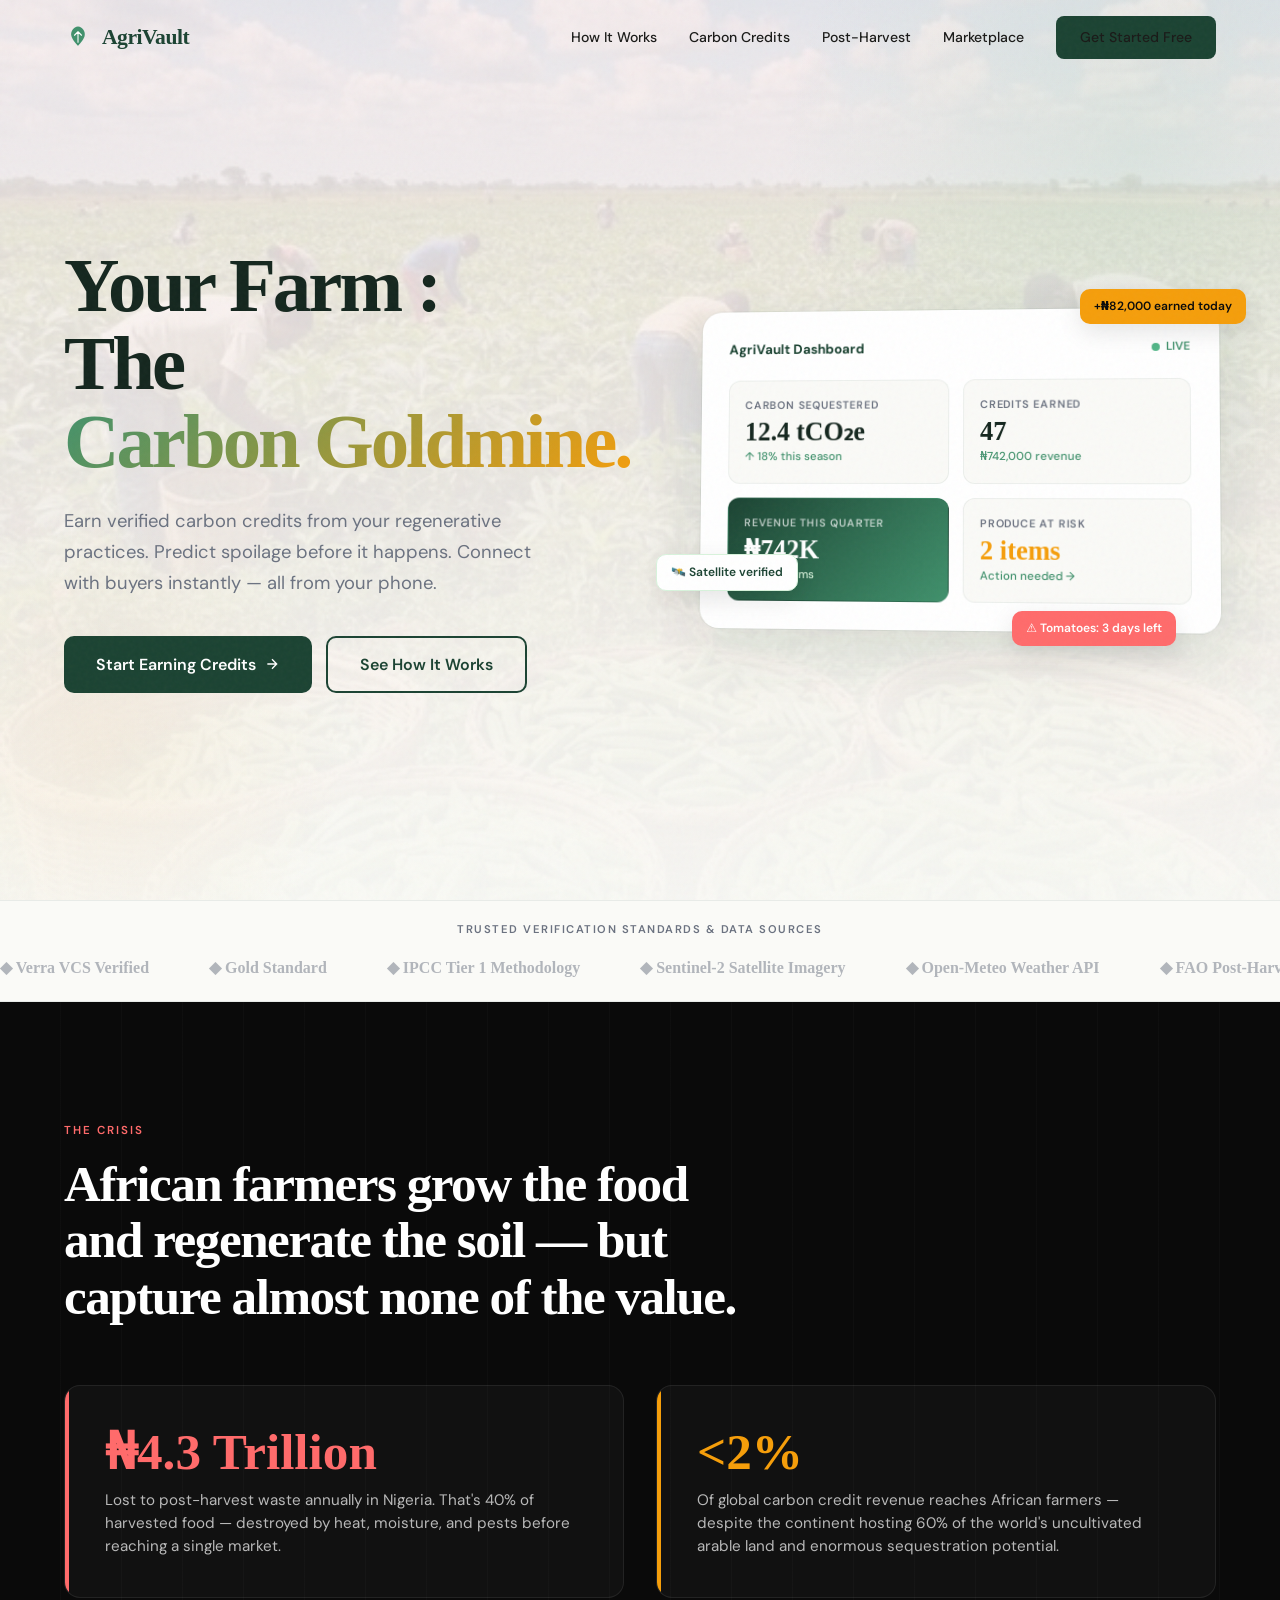
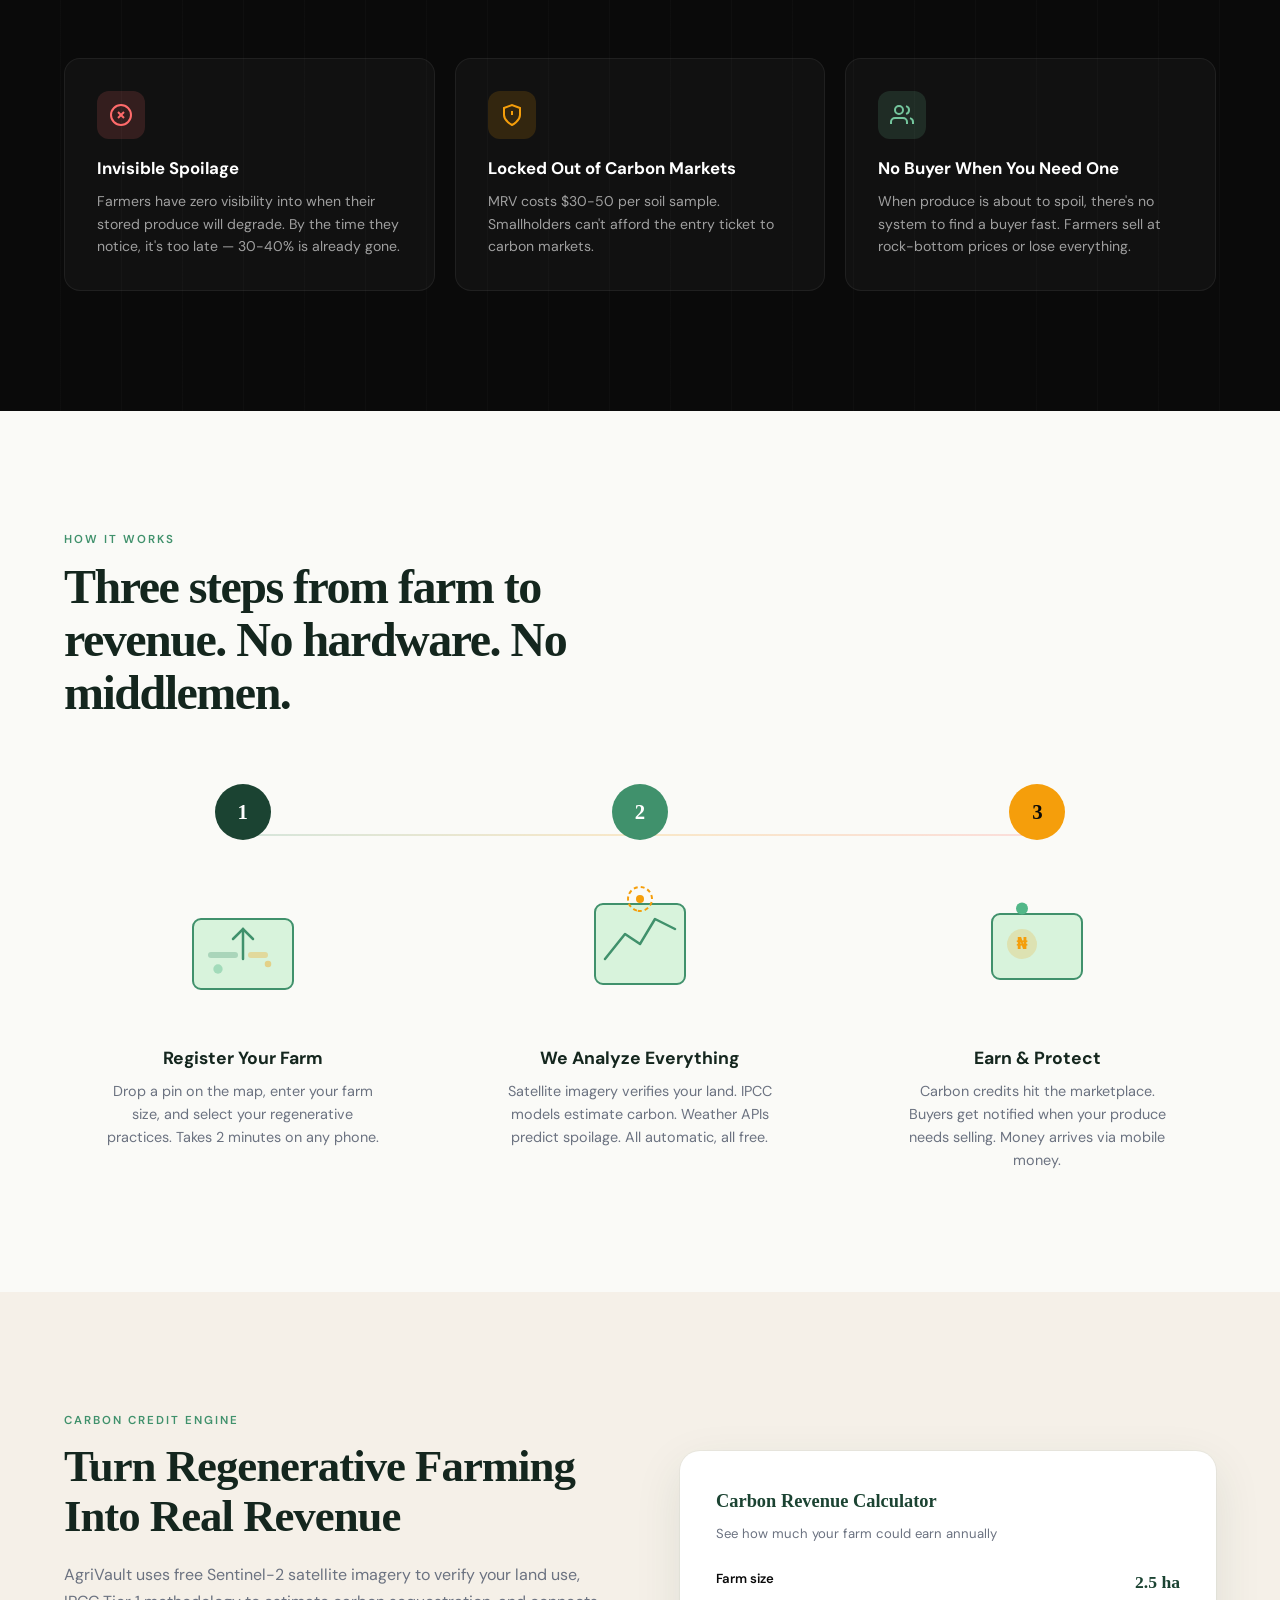
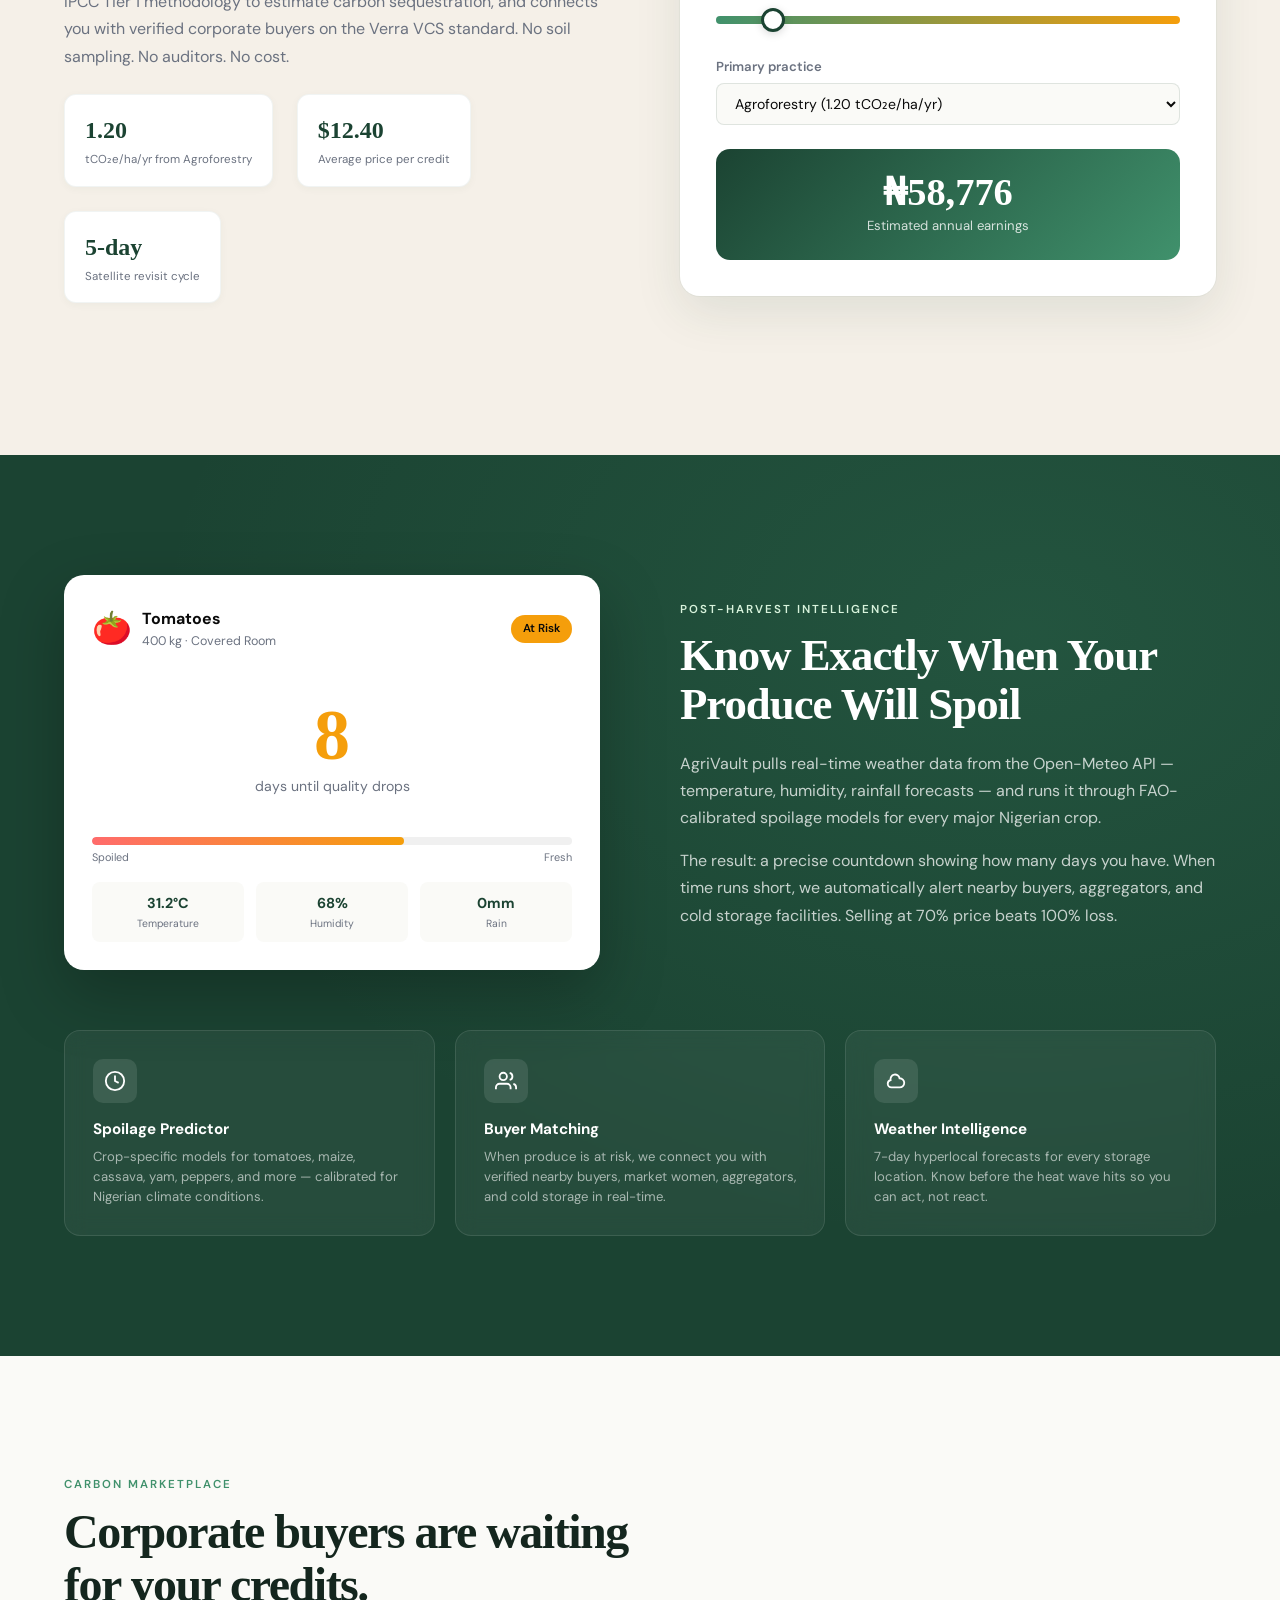
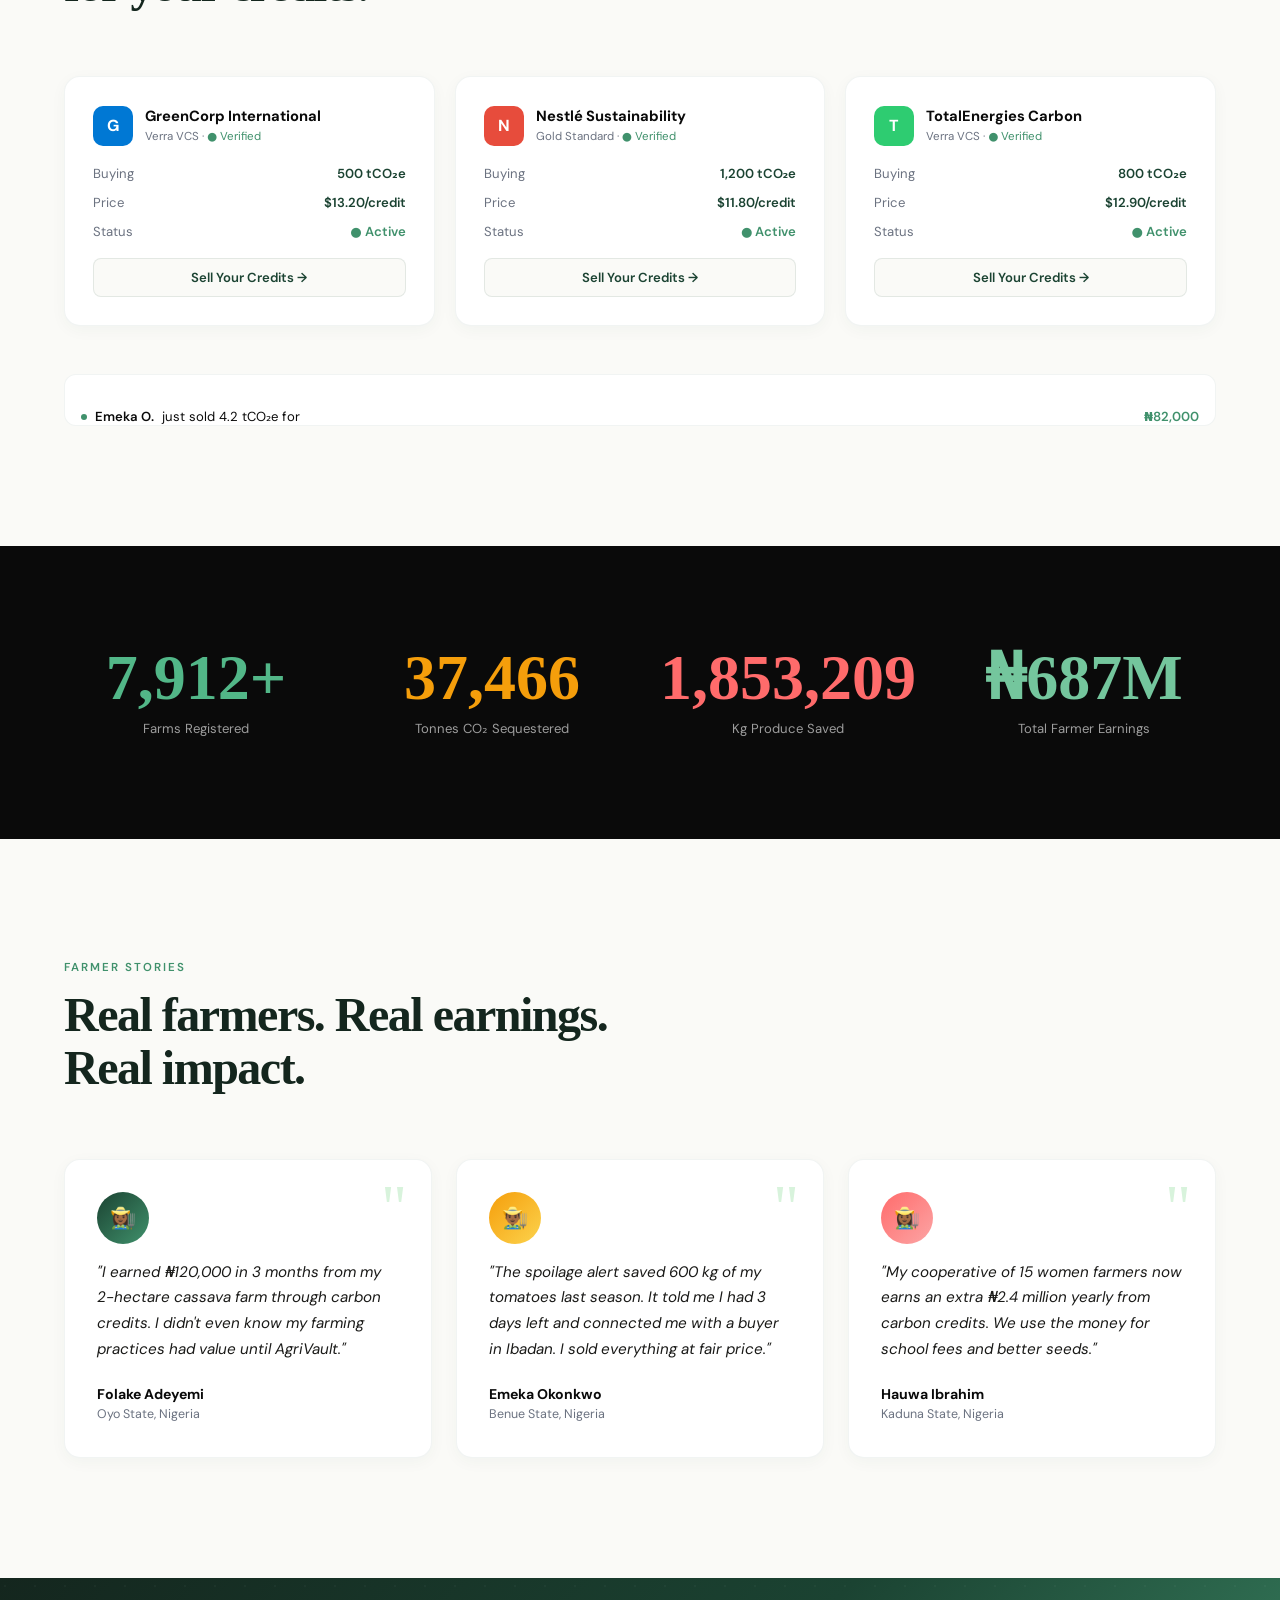
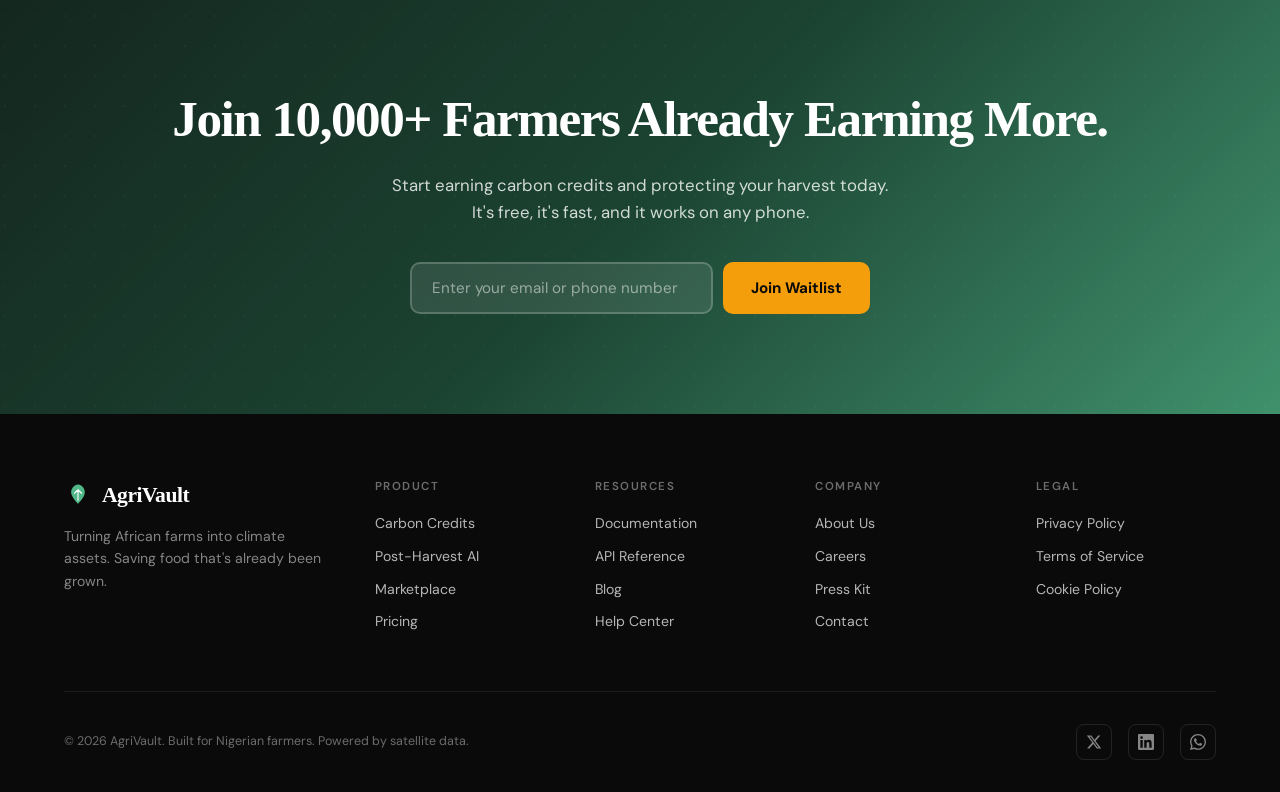
==== commit fb2a8f6d: "Update index (2).html" ====
--- a/index (2).html
+++ b/index (2).html
@@ -1846,7 +1846,7 @@
                 <a href="#carbon">Carbon Credits</a>
                 <a href="#postharvest">Post-Harvest</a>
                 <a href="#marketplace">Marketplace</a>
-                <a href="index.html" class="nav-cta">Get Started Free</a>
+                <a href="main.html" class="nav-cta">Get Started Free</a>
             </div>
             <button class="mobile-toggle" aria-label="Menu">
                 <svg width="24" height="24" viewBox="0 0 24 24" fill="none" stroke="#1B4332" stroke-width="2">
@@ -2535,4 +2535,4 @@
     </script>
 </body>
 
-</html>+</html>
